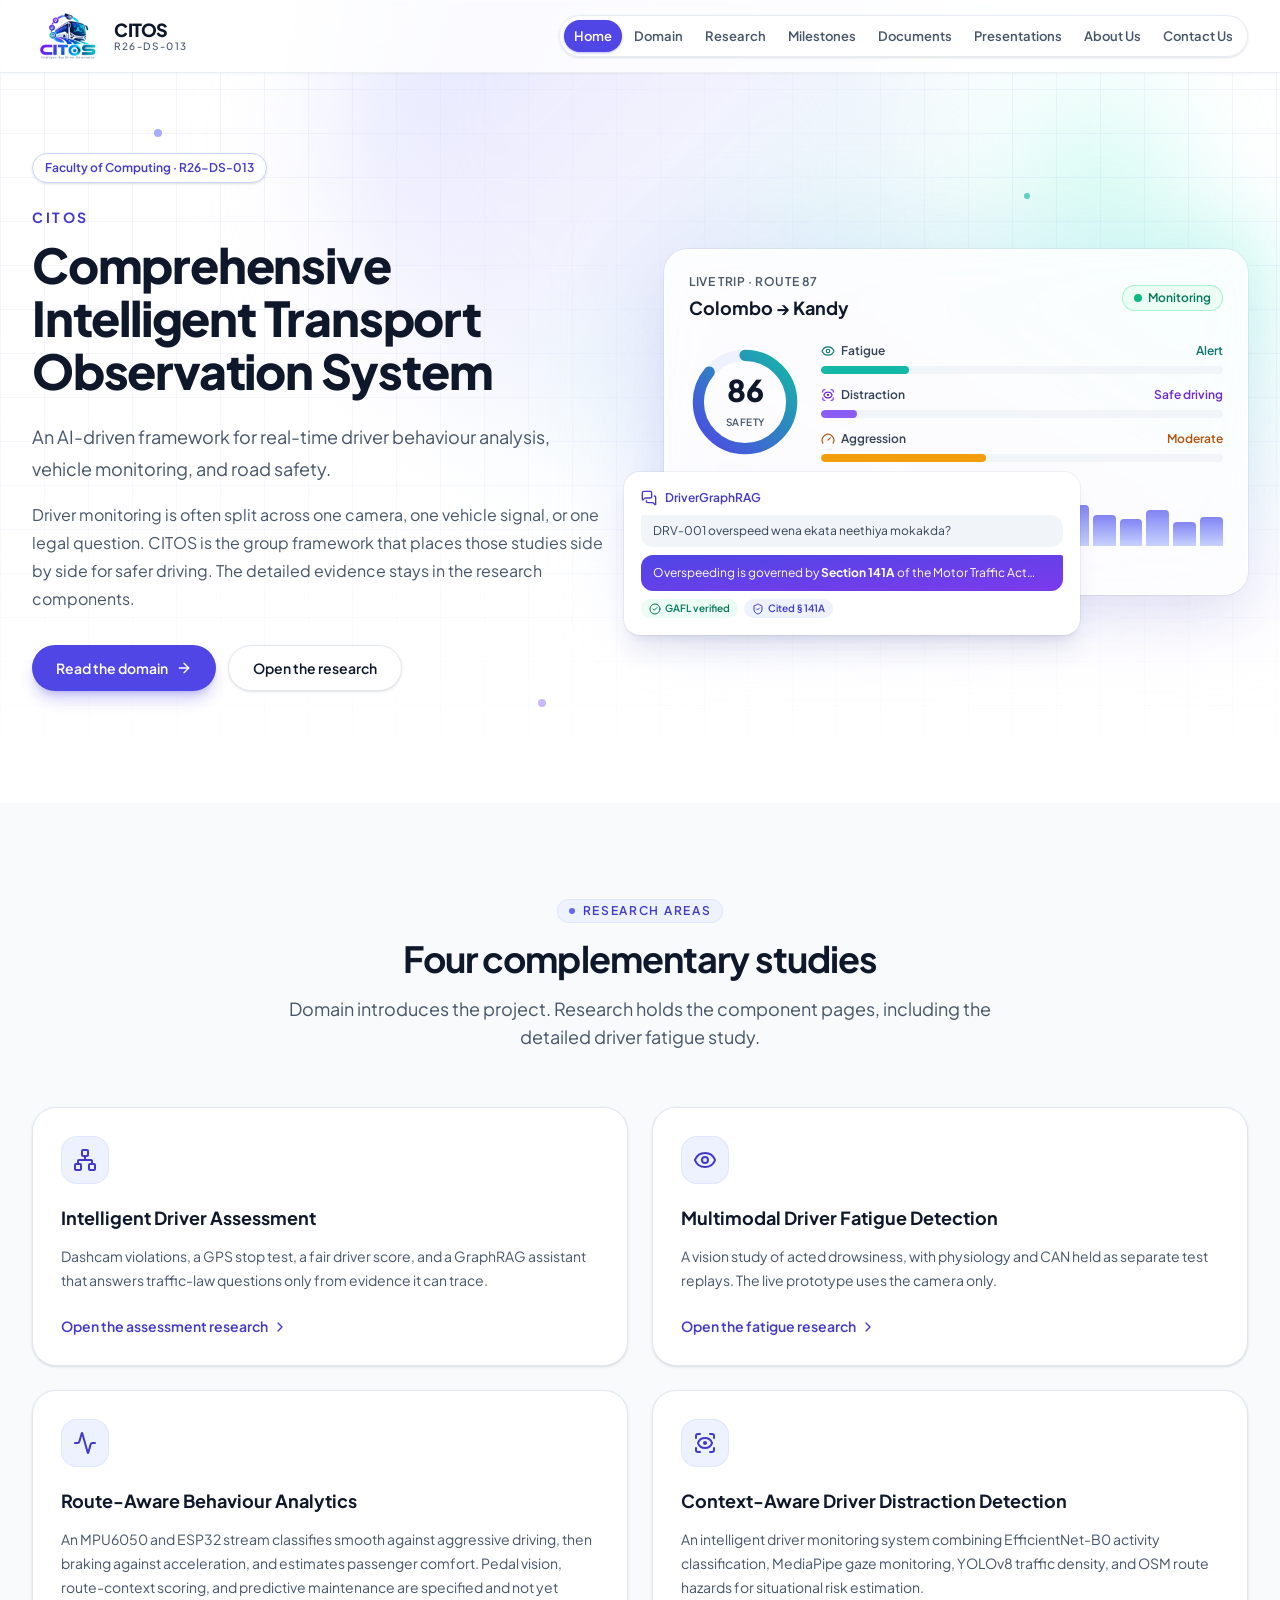
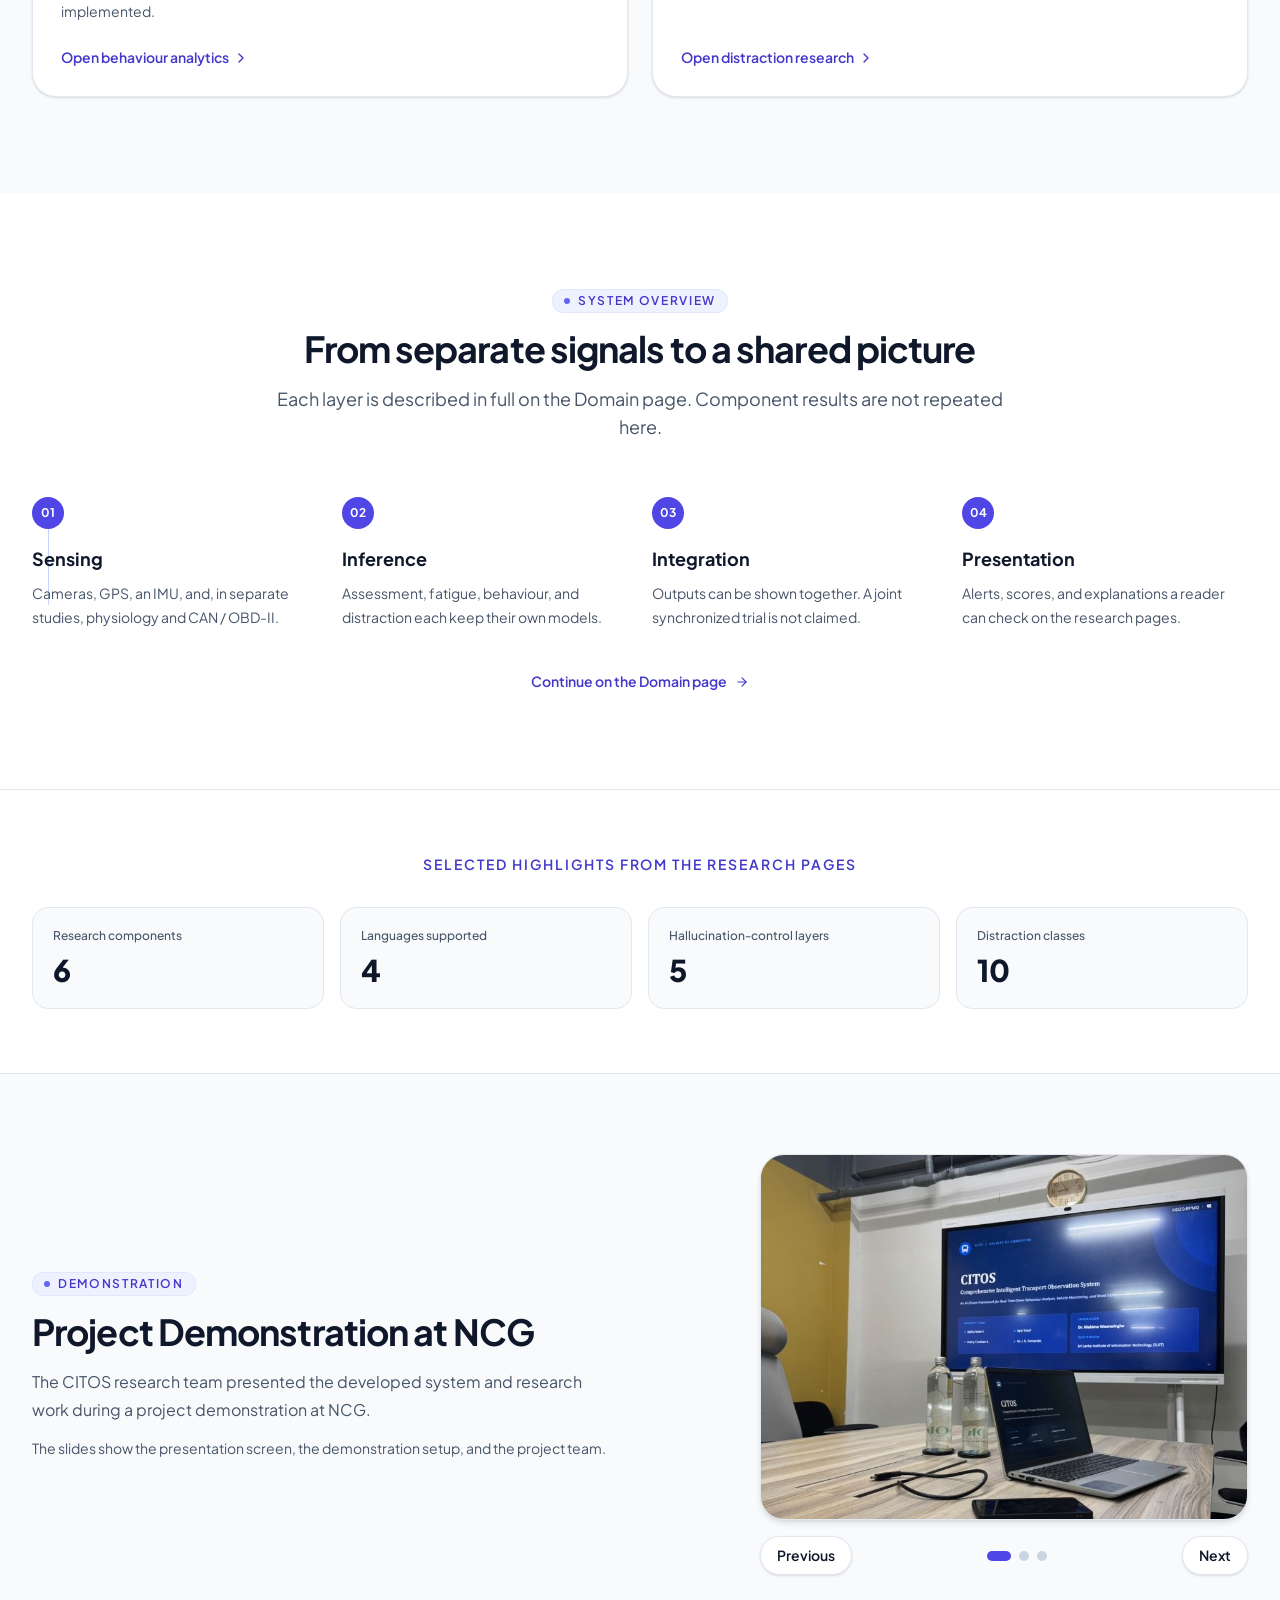
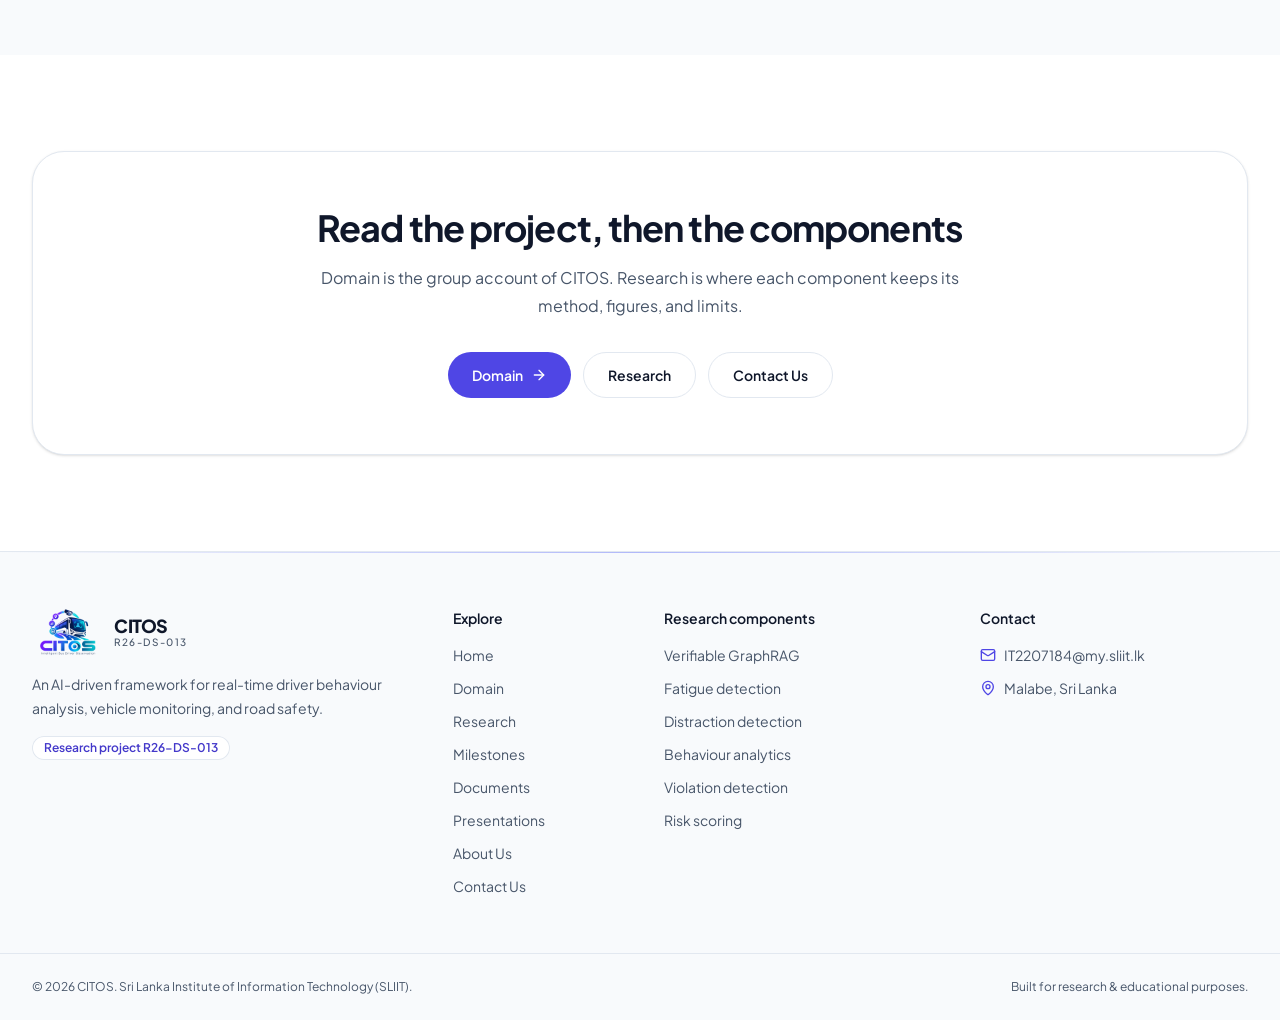
==== index.html @ db0ef795 "first commit" ====
<!doctype html>
<html lang="en">
<head>
  <meta charset="utf-8">
  <meta name="viewport" content="width=device-width, initial-scale=1">
  <title>CITOS — Comprehensive Intelligent Transport Observation System</title>
  <meta name="description" content="An AI-driven framework for real-time driver behaviour analysis, vehicle monitoring, and road safety.">
  <meta name="keywords" content="driver monitoring, GraphRAG, fatigue detection, driver distraction, traffic violation detection, road safety, Sri Lanka, SLIIT research">
  <meta property="og:title" content="CITOS">
  <meta property="og:description" content="An AI-driven framework for real-time driver behaviour analysis, vehicle monitoring, and road safety.">
  <meta property="og:type" content="website">
  <link rel="icon" href="assets/images/logo.svg" type="image/svg+xml">
  <link rel="apple-touch-icon" href="assets/images/logo.png">
  <link rel="preconnect" href="https://fonts.googleapis.com">
  <link rel="preconnect" href="https://fonts.gstatic.com" crossorigin>
  <link rel="stylesheet" href="https://fonts.googleapis.com/css2?family=Geist+Mono:wght@400;500&amp;family=Plus+Jakarta+Sans:wght@400;500;600;700;800&amp;display=swap">
  <link rel="stylesheet" href="css/styles.css">
</head>
<body>
<a href="#main" class="skip-link">Skip to content</a>
<header class="site-header">
  <div class="container site-header__bar">
    <a href="index.html" class="logo" aria-label="CITOS home">
      <img src="assets/images/logo.png" alt="" width="72" height="48">
      <span class="logo__text">
        <span class="logo__name">CITOS</span>
        <span class="logo__tagline">R26-DS-013</span>
      </span>
    </a>
    <nav aria-label="Primary">
      <ul class="nav-pills"><li><a href="index.html" aria-current="page">Home</a></li><li><a href="domain.html">Domain</a></li><li><a href="research.html">Research</a></li><li><a href="milestones.html">Milestones</a></li><li><a href="documents.html">Documents</a></li><li><a href="presentations.html">Presentations</a></li><li><a href="about.html">About Us</a></li><li><a href="contact.html">Contact Us</a></li></ul>
    </nav>
    <button type="button" class="menu-toggle" popovertarget="mobile-nav" aria-controls="mobile-nav" aria-label="Toggle menu">
      <svg class="icon icon-open" xmlns="http://www.w3.org/2000/svg" viewBox="0 0 24 24" fill="none" stroke="currentColor" stroke-width="2" stroke-linecap="round" stroke-linejoin="round" aria-hidden="true"><path d="M4 5h16"/><path d="M4 12h16"/><path d="M4 19h16"/></svg><svg class="icon icon-close" xmlns="http://www.w3.org/2000/svg" viewBox="0 0 24 24" fill="none" stroke="currentColor" stroke-width="2" stroke-linecap="round" stroke-linejoin="round" aria-hidden="true"><path d="M18 6 6 18"/><path d="m6 6 12 12"/></svg>
    </button>
  </div>
  <nav id="mobile-nav" class="mobile-nav" popover aria-label="Mobile">
    <ul class="container"><li><a href="index.html" aria-current="page">Home</a></li><li><a href="domain.html">Domain</a></li><li><a href="research.html">Research</a></li><li><a href="milestones.html">Milestones</a></li><li><a href="documents.html">Documents</a></li><li><a href="presentations.html">Presentations</a></li><li><a href="about.html">About Us</a></li><li><a href="contact.html">Contact Us</a></li></ul>
  </nav>
</header>
<main id="main">
<!-- ───────────── Hero ───────────── -->
<section class="page-hero">
  <div class="decor decor--fill bg-grid mask-fade-b"></div>
  <div class="decor blob home-hero__blob hero-drift"></div>
  <div class="decor blob home-hero__blob2 hero-drift" style="animation-delay: -6s"></div>
  <span class="decor spark" style="--x: 12%; --y: 8rem; --s: 0.5rem; --c: rgb(129 140 248 / 0.7)"></span>
  <span class="decor spark" style="--x: 80%; --y: 12rem; --s: 0.375rem; --c: rgb(20 184 166 / 0.7); animation-delay: 1.2s"></span>
  <span class="decor spark spark--bottom" style="--x: 42%; --s: 0.5rem; --c: rgb(167 139 250 / 0.6); animation-delay: 2s"></span>
  <div class="container grid grid--center home-hero__grid" style="--lg: 2">
    <div class="home-hero__copy">
      <span class="badge fade-up">Faculty of Computing · R26-DS-013</span>
      <p class="home-hero__kicker fade-up" style="animation-delay: 80ms">CITOS</p>
      <h1 class="fade-up" style="animation-delay: 140ms">Comprehensive Intelligent Transport Observation System</h1>
      <p class="fade-up" style="animation-delay: 220ms">An AI-driven framework for real-time driver behaviour analysis, vehicle monitoring, and road safety.</p>
      <p class="home-hero__more">Driver monitoring is often split across one camera, one vehicle signal, or one legal question. CITOS
        is the group framework that places those studies side by side for safer driving. The detailed evidence
        stays in the research components.</p>
      <div class="cluster mt-8 fade-up" style="--gap: 0.75rem; animation-delay: 300ms">
        <a href="domain.html" class="btn btn--lg btn--primary btn--lift btn--nudge">Read the domain <svg class="icon" xmlns="http://www.w3.org/2000/svg" viewBox="0 0 24 24" fill="none" stroke="currentColor" stroke-width="2" stroke-linecap="round" stroke-linejoin="round" aria-hidden="true"><path d="M5 12h14"/><path d="m12 5 7 7-7 7"/></svg></a>
        <a href="research.html" class="btn btn--lg btn--outline btn--lift">Open the research</a>
      </div>
    </div>
    <div class="home-hero__visual">
      <div class="hero-visual" aria-hidden="true">
  <div class="decor hero-visual__glow"></div>
  <div class="dash-card">
    <div class="dash-card__head">
      <div>
        <p class="kicker">Live trip · Route 87</p>
        <p class="title-lg mt-1">Colombo → Kandy</p>
      </div>
      <span class="live-pill">Monitoring</span>
    </div>
    <div class="dash-card__body">
      <div class="score-ring">
        <svg viewBox="0 0 120 120">
          <defs>
            <linearGradient id="score" x1="0" y1="0" x2="1" y2="1">
              <stop offset="0%" stop-color="#4f46e5"/>
              <stop offset="100%" stop-color="#14b8a6"/>
            </linearGradient>
          </defs>
          <circle cx="60" cy="60" r="50" fill="none" stroke="#eef2ff" stroke-width="12"/>
          <circle cx="60" cy="60" r="50" fill="none" stroke="url(#score)" stroke-width="12" stroke-linecap="round" stroke-dasharray="270.04 314"/>
        </svg>
        <div><strong>86</strong><span>Safety</span></div>
      </div>
      <ul class="meters"><li class="meter meter--accent">
          <div class="meter__label"><span><svg class="icon" xmlns="http://www.w3.org/2000/svg" viewBox="0 0 24 24" fill="none" stroke="currentColor" stroke-width="2" stroke-linecap="round" stroke-linejoin="round" aria-hidden="true"><path d="M2.062 12.348a1 1 0 0 1 0-.696 10.75 10.75 0 0 1 19.876 0 1 1 0 0 1 0 .696 10.75 10.75 0 0 1-19.876 0"/><circle cx="12" cy="12" r="3"/></svg>Fatigue</span><span>Alert</span></div>
          <div class="meter__track"><span style="--value: 22%"></span></div>
        </li><li class="meter meter--violet">
          <div class="meter__label"><span><svg class="icon" xmlns="http://www.w3.org/2000/svg" viewBox="0 0 24 24" fill="none" stroke="currentColor" stroke-width="2" stroke-linecap="round" stroke-linejoin="round" aria-hidden="true"><path d="M3 7V5a2 2 0 0 1 2-2h2"/><path d="M17 3h2a2 2 0 0 1 2 2v2"/><path d="M21 17v2a2 2 0 0 1-2 2h-2"/><path d="M7 21H5a2 2 0 0 1-2-2v-2"/><circle cx="12" cy="12" r="1"/><path d="M18.944 12.33a1 1 0 0 0 0-.66 7.5 7.5 0 0 0-13.888 0 1 1 0 0 0 0 .66 7.5 7.5 0 0 0 13.888 0"/></svg>Distraction</span><span>Safe driving</span></div>
          <div class="meter__track"><span style="--value: 9%"></span></div>
        </li><li class="meter meter--amber">
          <div class="meter__label"><span><svg class="icon" xmlns="http://www.w3.org/2000/svg" viewBox="0 0 24 24" fill="none" stroke="currentColor" stroke-width="2" stroke-linecap="round" stroke-linejoin="round" aria-hidden="true"><path d="m12 14 4-4"/><path d="M3.34 19a10 10 0 1 1 17.32 0"/></svg>Aggression</span><span>Moderate</span></div>
          <div class="meter__track"><span style="--value: 41%"></span></div>
        </li></ul>
    </div>
    <div class="bars"><span style="--h: 30%"></span><span style="--h: 42%"></span><span style="--h: 38%"></span><span style="--h: 55%"></span><span style="--h: 48%"></span><span style="--h: 62%"></span><span style="--h: 44%"></span><span style="--h: 70%"></span><span style="--h: 52%"></span><span style="--h: 46%"></span><span style="--h: 58%"></span><span style="--h: 40%"></span><span style="--h: 36%"></span><span style="--h: 50%"></span><span style="--h: 64%"></span><span style="--h: 48%"></span><span style="--h: 42%"></span><span style="--h: 56%"></span><span style="--h: 38%"></span><span style="--h: 46%"></span></div>
    <p class="bars-caption">IMU jerk · last 60 s</p>
  </div>
  <div class="chat-card">
    <div class="chat-card__title"><svg class="icon" xmlns="http://www.w3.org/2000/svg" viewBox="0 0 24 24" fill="none" stroke="currentColor" stroke-width="2" stroke-linecap="round" stroke-linejoin="round" aria-hidden="true"><path d="M16 10a2 2 0 0 1-2 2H6.828a2 2 0 0 0-1.414.586l-2.202 2.202A.71.71 0 0 1 2 14.286V4a2 2 0 0 1 2-2h10a2 2 0 0 1 2 2z"/><path d="M20 9a2 2 0 0 1 2 2v10.286a.71.71 0 0 1-1.212.502l-2.202-2.202A2 2 0 0 0 17.172 19H10a2 2 0 0 1-2-2v-1"/></svg>DriverGraphRAG</div>
    <p class="bubble bubble--user">DRV-001 overspeed wena ekata neethiya mokakda?</p>
    <p class="bubble bubble--bot">Overspeeding is governed by <b>Section 141A</b> of the Motor Traffic Act…</p>
    <div class="chat-tags">
      <span class="chat-tags__ok"><svg class="icon" xmlns="http://www.w3.org/2000/svg" viewBox="0 0 24 24" fill="none" stroke="currentColor" stroke-width="2" stroke-linecap="round" stroke-linejoin="round" aria-hidden="true"><circle cx="12" cy="12" r="10"/><path d="m16 9-5.5 5.5L8 12"/></svg> GAFL verified</span>
      <span class="chat-tags__cite"><svg class="icon" xmlns="http://www.w3.org/2000/svg" viewBox="0 0 24 24" fill="none" stroke="currentColor" stroke-width="2" stroke-linecap="round" stroke-linejoin="round" aria-hidden="true"><path d="M20 13c0 5-3.5 7.5-7.66 8.95a1 1 0 0 1-.67-.01C7.5 20.5 4 18 4 13V6a1 1 0 0 1 1-1c2 0 4.5-1.2 6.24-2.72a1.17 1.17 0 0 1 1.52 0C14.51 3.81 17 5 19 5a1 1 0 0 1 1 1z"/><path d="m9 12 2 2 4-4"/></svg> Cited § 141A</span>
    </div>
  </div>
</div>
    </div>
  </div>
</section>

<!-- ───────────── Research areas ───────────── -->
<section class="section section--surface">
  <div class="container">
    <div class="reveal">
      <div class="section-heading section-heading--center"><span class="eyebrow">Research areas</span><h2>Four complementary studies</h2><p>Domain introduces the project. Research holds the component pages, including the detailed driver fatigue study.</p></div>
    </div>
    <div class="grid mt-14" style="--md: 2">
      <a href="driver-assessment.html" class="card area-card reveal" style="--delay: 0ms">
        <span class="soft-icon soft-icon--flip"><svg class="icon" xmlns="http://www.w3.org/2000/svg" viewBox="0 0 24 24" fill="none" stroke="currentColor" stroke-width="2" stroke-linecap="round" stroke-linejoin="round" aria-hidden="true"><rect x="16" y="16" width="6" height="6" rx="1"/><rect x="2" y="16" width="6" height="6" rx="1"/><rect x="9" y="2" width="6" height="6" rx="1"/><path d="M5 16v-3a1 1 0 0 1 1-1h12a1 1 0 0 1 1 1v3"/><path d="M12 12V8"/></svg></span>
        <h3 class="title-lg mt-5">Intelligent Driver Assessment</h3>
        <p class="card__text mt-3">Dashcam violations, a GPS stop test, a fair driver score, and a GraphRAG assistant that answers traffic-law questions only from evidence it can trace.</p>
        <span class="more">Open the assessment research <svg class="icon" xmlns="http://www.w3.org/2000/svg" viewBox="0 0 24 24" fill="none" stroke="currentColor" stroke-width="2" stroke-linecap="round" stroke-linejoin="round" aria-hidden="true"><path d="m9 18 6-6-6-6"/></svg></span>
      </a><a href="driver-fatigue.html" class="card area-card reveal" style="--delay: 80ms">
        <span class="soft-icon soft-icon--flip"><svg class="icon" xmlns="http://www.w3.org/2000/svg" viewBox="0 0 24 24" fill="none" stroke="currentColor" stroke-width="2" stroke-linecap="round" stroke-linejoin="round" aria-hidden="true"><path d="M2.062 12.348a1 1 0 0 1 0-.696 10.75 10.75 0 0 1 19.876 0 1 1 0 0 1 0 .696 10.75 10.75 0 0 1-19.876 0"/><circle cx="12" cy="12" r="3"/></svg></span>
        <h3 class="title-lg mt-5">Multimodal Driver Fatigue Detection</h3>
        <p class="card__text mt-3">A vision study of acted drowsiness, with physiology and CAN held as separate test replays. The live prototype uses the camera only.</p>
        <span class="more">Open the fatigue research <svg class="icon" xmlns="http://www.w3.org/2000/svg" viewBox="0 0 24 24" fill="none" stroke="currentColor" stroke-width="2" stroke-linecap="round" stroke-linejoin="round" aria-hidden="true"><path d="m9 18 6-6-6-6"/></svg></span>
      </a><a href="research.html#behaviour" class="card area-card reveal" style="--delay: 160ms">
        <span class="soft-icon soft-icon--flip"><svg class="icon" xmlns="http://www.w3.org/2000/svg" viewBox="0 0 24 24" fill="none" stroke="currentColor" stroke-width="2" stroke-linecap="round" stroke-linejoin="round" aria-hidden="true"><path d="M22 12h-2.48a2 2 0 0 0-1.93 1.46l-2.35 8.36a.25.25 0 0 1-.48 0L9.24 2.18a.25.25 0 0 0-.48 0l-2.35 8.36A2 2 0 0 1 4.49 12H2"/></svg></span>
        <h3 class="title-lg mt-5">Route-Aware Behaviour Analytics</h3>
        <p class="card__text mt-3">An MPU6050 and ESP32 stream classifies smooth against aggressive driving, then braking against acceleration, and estimates passenger comfort. Pedal vision, route-context scoring, and predictive maintenance are specified and not yet implemented.</p>
        <span class="more">Open behaviour analytics <svg class="icon" xmlns="http://www.w3.org/2000/svg" viewBox="0 0 24 24" fill="none" stroke="currentColor" stroke-width="2" stroke-linecap="round" stroke-linejoin="round" aria-hidden="true"><path d="m9 18 6-6-6-6"/></svg></span>
      </a><a href="driver-distraction.html" class="card area-card reveal" style="--delay: 240ms">
        <span class="soft-icon soft-icon--flip"><svg class="icon" xmlns="http://www.w3.org/2000/svg" viewBox="0 0 24 24" fill="none" stroke="currentColor" stroke-width="2" stroke-linecap="round" stroke-linejoin="round" aria-hidden="true"><path d="M3 7V5a2 2 0 0 1 2-2h2"/><path d="M17 3h2a2 2 0 0 1 2 2v2"/><path d="M21 17v2a2 2 0 0 1-2 2h-2"/><path d="M7 21H5a2 2 0 0 1-2-2v-2"/><circle cx="12" cy="12" r="1"/><path d="M18.944 12.33a1 1 0 0 0 0-.66 7.5 7.5 0 0 0-13.888 0 1 1 0 0 0 0 .66 7.5 7.5 0 0 0 13.888 0"/></svg></span>
        <h3 class="title-lg mt-5">Context-Aware Driver Distraction Detection</h3>
        <p class="card__text mt-3">An intelligent driver monitoring system combining EfficientNet-B0 activity classification, MediaPipe gaze monitoring, YOLOv8 traffic density, and OSM route hazards for situational risk estimation.</p>
        <span class="more">Open distraction research <svg class="icon" xmlns="http://www.w3.org/2000/svg" viewBox="0 0 24 24" fill="none" stroke="currentColor" stroke-width="2" stroke-linecap="round" stroke-linejoin="round" aria-hidden="true"><path d="m9 18 6-6-6-6"/></svg></span>
      </a>
    </div>
  </div>
</section>

<!-- ───────────── System overview ───────────── -->
<section class="section">
  <div class="container">
    <div class="reveal">
      <div class="section-heading section-heading--center"><span class="eyebrow">System overview</span><h2>From separate signals to a shared picture</h2><p>Each layer is described in full on the Domain page. Component results are not repeated here.</p></div>
    </div>
    <ol class="overview mt-14">
      <li class="reveal" style="--delay: 0ms">
          <span class="overview__num">01</span>
          <h3 class="title-lg">Sensing</h3>
          <p class="card__text">Cameras, GPS, an IMU, and, in separate studies, physiology and CAN / OBD-II.</p>
        </li><li class="reveal" style="--delay: 70ms">
          <span class="overview__num">02</span>
          <h3 class="title-lg">Inference</h3>
          <p class="card__text">Assessment, fatigue, behaviour, and distraction each keep their own models.</p>
        </li><li class="reveal" style="--delay: 140ms">
          <span class="overview__num">03</span>
          <h3 class="title-lg">Integration</h3>
          <p class="card__text">Outputs can be shown together. A joint synchronized trial is not claimed.</p>
        </li><li class="reveal" style="--delay: 210ms">
          <span class="overview__num">04</span>
          <h3 class="title-lg">Presentation</h3>
          <p class="card__text">Alerts, scores, and explanations a reader can check on the research pages.</p>
        </li>
    </ol>
    <div class="center mt-10">
      <a href="domain.html" class="link-arrow">Continue on the Domain page <svg class="icon" xmlns="http://www.w3.org/2000/svg" viewBox="0 0 24 24" fill="none" stroke="currentColor" stroke-width="2" stroke-linecap="round" stroke-linejoin="round" aria-hidden="true"><path d="M5 12h14"/><path d="m12 5 7 7-7 7"/></svg></a>
    </div>
  </div>
</section>

<!-- ───────────── Highlights ───────────── -->
<section class="highlights">
  <div class="container">
    <h2 class="highlights__title">Selected highlights from the research pages</h2>
    <dl class="grid mt-8" style="--cols: 2; --lg: 4; --gap: 1rem"><div class="reveal" style="--delay: 0ms"><dt>Research components</dt><dd>6</dd></div><div class="reveal" style="--delay: 70ms"><dt>Languages supported</dt><dd>4</dd></div><div class="reveal" style="--delay: 140ms"><dt>Hallucination-control layers</dt><dd>5</dd></div><div class="reveal" style="--delay: 210ms"><dt>Distraction classes</dt><dd>10</dd></div></dl>
  </div>
</section>

<section class="ncg section--surface" aria-labelledby="ncg-heading">
  <div class="container grid grid--center" style="--lg: 12; --gap: 2rem">
    <div style="--span-lg: 7">
      <span class="eyebrow">Demonstration</span>
      <h2 id="ncg-heading" class="ncg__title">Project Demonstration at NCG</h2>
      <p class="lead" style="max-inline-size: 36rem">The CITOS research team presented the developed system and research work during a project demonstration
        at NCG.</p>
      <p class="card__text mt-3" style="max-inline-size: 36rem">The slides show the presentation screen, the demonstration setup, and the project team.</p>
    </div>
    <div class="switch carousel carousel--fade ncg__carousel" style="--span-lg: 5">
      <input type="radio" class="carousel__radio" name="ncg" id="ncg-0" data-at="0" checked aria-label="Slide 1 of 3"><input type="radio" class="carousel__radio" name="ncg" id="ncg-1" data-at="1" aria-label="Slide 2 of 3"><input type="radio" class="carousel__radio" name="ncg" id="ncg-2" data-at="2" aria-label="Slide 3 of 3">
      <div class="carousel__frame"><img src="assets/photos/ncg-screen.jpg" alt="CITOS project presentation displayed on a screen during the NCG demonstration" style="object-position: center 38%" data-at="0"><img src="assets/photos/ncg-setup.jpg" alt="CITOS system demonstration setup at NCG" style="object-position: center 42%" data-at="1" loading="lazy"><img src="assets/photos/ncg-team.jpg" alt="CITOS research team at the NCG demonstration" style="object-position: center" data-at="2" loading="lazy"></div>
      <div class="carousel__controls">
        <div class="carousel__prev"><label for="ncg-2" class="carousel__step" data-at="0">Previous</label><label for="ncg-0" class="carousel__step" data-at="1">Previous</label><label for="ncg-1" class="carousel__step" data-at="2">Previous</label></div>
        <div class="carousel__dots"><label for="ncg-0" class="carousel__dot" data-at="0" aria-label="NCG demonstration photograph 1 of 3"></label><label for="ncg-1" class="carousel__dot" data-at="1" aria-label="NCG demonstration photograph 2 of 3"></label><label for="ncg-2" class="carousel__dot" data-at="2" aria-label="NCG demonstration photograph 3 of 3"></label></div>
        <div class="carousel__next"><label for="ncg-1" class="carousel__step" data-at="0">Next</label><label for="ncg-2" class="carousel__step" data-at="1">Next</label><label for="ncg-0" class="carousel__step" data-at="2">Next</label></div>
      </div>
    </div>
  </div>
</section>

<!-- ───────────── Closing call to action ───────────── -->
<section class="section">
  <div class="container">
    <div class="closing">
      <h2>Read the project, then the components</h2>
      <p>Domain is the group account of CITOS. Research is where each component keeps its method, figures, and
        limits.</p>
      <div class="cluster cluster--center mt-8" style="--gap: 0.75rem">
        <a href="domain.html" class="btn btn--lg btn--primary btn--flat">Domain <svg class="icon" xmlns="http://www.w3.org/2000/svg" viewBox="0 0 24 24" fill="none" stroke="currentColor" stroke-width="2" stroke-linecap="round" stroke-linejoin="round" aria-hidden="true"><path d="M5 12h14"/><path d="m12 5 7 7-7 7"/></svg></a>
        <a href="research.html" class="btn btn--lg btn--line">Research</a>
        <a href="contact.html" class="btn btn--lg btn--line">Contact Us</a>
      </div>
    </div>
  </div>
</section>
</main>
<footer class="site-footer">
  <div class="container grid site-footer__grid" style="--md: 12">
    <div class="site-footer__about" style="--span-md: 4">
      <a href="index.html" class="logo" aria-label="CITOS home">
      <img src="assets/images/logo.png" alt="" width="72" height="48">
      <span class="logo__text">
        <span class="logo__name">CITOS</span>
        <span class="logo__tagline">R26-DS-013</span>
      </span>
    </a>
      <p>An AI-driven framework for real-time driver behaviour analysis, vehicle monitoring, and road safety.</p>
      <p class="project-tag">Research project R26-DS-013</p>
    </div>
    <div style="--span-md: 2">
      <h3>Explore</h3>
      <ul class="footer-links"><li><a href="index.html">Home</a></li><li><a href="domain.html">Domain</a></li><li><a href="research.html">Research</a></li><li><a href="milestones.html">Milestones</a></li><li><a href="documents.html">Documents</a></li><li><a href="presentations.html">Presentations</a></li><li><a href="about.html">About Us</a></li><li><a href="contact.html">Contact Us</a></li></ul>
    </div>
    <div style="--span-md: 3">
      <h3>Research components</h3>
      <ul class="footer-links"><li><a href="research.html#graphrag">Verifiable GraphRAG</a></li><li><a href="research.html#fatigue">Fatigue detection</a></li><li><a href="research.html#distraction">Distraction detection</a></li><li><a href="research.html#behaviour">Behaviour analytics</a></li><li><a href="research.html#traffic">Violation detection</a></li><li><a href="research.html#scoring">Risk scoring</a></li></ul>
    </div>
    <div style="--span-md: 3">
      <h3>Contact</h3>
      <ul class="footer-links">
        <li><svg class="icon" xmlns="http://www.w3.org/2000/svg" viewBox="0 0 24 24" fill="none" stroke="currentColor" stroke-width="2" stroke-linecap="round" stroke-linejoin="round" aria-hidden="true"><path d="m22 7-8.991 5.727a2 2 0 0 1-2.009 0L2 7"/><rect x="2" y="4" width="20" height="16" rx="2"/></svg><a href="mailto:IT2207184@my.sliit.lk">IT2207184@my.sliit.lk</a></li>
        <li><svg class="icon" xmlns="http://www.w3.org/2000/svg" viewBox="0 0 24 24" fill="none" stroke="currentColor" stroke-width="2" stroke-linecap="round" stroke-linejoin="round" aria-hidden="true"><path d="M20 10c0 4.993-5.539 10.193-7.399 11.799a1 1 0 0 1-1.202 0C9.539 20.193 4 14.993 4 10a8 8 0 0 1 16 0"/><circle cx="12" cy="10" r="3"/></svg><span>Malabe, Sri Lanka</span></li>
      </ul>
    </div>
  </div>
  <div class="site-footer__bottom">
    <div class="container">
      <p>© 2026 CITOS. Sri Lanka Institute of Information Technology (SLIIT).</p>
      <p>Built for research &amp; educational purposes.</p>
    </div>
  </div>
</footer>
</body>
</html>
---- css/styles.css ----
/*
 * CITOS — static site stylesheet.
 *
 * Plain modern CSS, no framework and no JavaScript:
 *   - cascade layers (@layer) keep reset, base, layout, components and utilities in order
 *   - design tokens live in custom properties on :root
 *   - native CSS nesting, :has(), :user-invalid, range media queries
 *   - the mobile menu is an HTML popover, the sticky header reacts to scrolling
 *     with a scroll-driven animation (animation-timeline: scroll())
 */

@layer reset, tokens, base, layout, components, utilities;

/*
 * Layout knobs set inline (style="--lg: 3"). Registered as non-inheriting so a
 * nested grid never picks up its parent's column count or span.
 */
@property --cols { syntax: "*"; inherits: false; }
@property --sm { syntax: "*"; inherits: false; }
@property --md { syntax: "*"; inherits: false; }
@property --lg { syntax: "*"; inherits: false; }
@property --span-md { syntax: "*"; inherits: false; }
@property --span-lg { syntax: "*"; inherits: false; }
@property --gap { syntax: "*"; inherits: false; }
@property --pad { syntax: "*"; inherits: false; }

/* ───────────────────────────── Reset ───────────────────────────── */
@layer reset {
  *,
  *::before,
  *::after {
    box-sizing: border-box;
    margin: 0;
    padding: 0;
    border: 0 solid;
  }

  html {
    -webkit-text-size-adjust: 100%;
    text-size-adjust: 100%;
    tab-size: 4;
  }

  img,
  svg,
  video {
    display: block;
    max-inline-size: 100%;
  }

  img {
    block-size: auto;
  }

  input,
  textarea,
  button,
  select {
    font: inherit;
    color: inherit;
    background: transparent;
  }

  button {
    cursor: pointer;
  }

  a {
    color: inherit;
    text-decoration: inherit;
  }

  ol,
  ul {
    list-style: none;
  }

  table {
    border-collapse: collapse;
  }

  h1,
  h2,
  h3,
  h4,
  h5,
  h6 {
    font-size: inherit;
    font-weight: inherit;
  }

  h1,
  h2,
  h3,
  h4,
  h5,
  h6,
  p {
    overflow-wrap: break-word;
  }

  b,
  strong {
    font-weight: 700;
  }
}

/* ───────────────────────────── Design tokens ───────────────────────────── */
@layer tokens {
  :root {
    color-scheme: light;

    --font-sans: "Plus Jakarta Sans", ui-sans-serif, system-ui, sans-serif;
    --font-mono: "Geist Mono", ui-monospace, SFMono-Regular, Menlo, monospace;

    /* Indigo primary */
    --brand-50: #eef2ff;
    --brand-100: #e0e7ff;
    --brand-200: #c7d2fe;
    --brand-300: #a5b4fc;
    --brand-400: #818cf8;
    --brand-500: #6366f1;
    --brand-600: #4f46e5;
    --brand-700: #4338ca;
    --brand-800: #3730a3;
    --brand-900: #312e81;

    /* Teal accent */
    --accent-50: #f0fdfa;
    --accent-100: #ccfbf1;
    --accent-200: #99f6e4;
    --accent-300: #5eead4;
    --accent-400: #2dd4bf;
    --accent-500: #14b8a6;
    --accent-600: #0d9488;
    --accent-700: #0f766e;

    --violet-50: #f5f3ff;
    --violet-100: #ede9fe;
    --violet-200: #ddd6fe;
    --violet-300: #c4b5fd;
    --violet-400: #a78bfa;
    --violet-500: #8b5cf6;
    --violet-600: #7c3aed;
    --violet-700: #6d28d9;

    --sky-50: #f0f9ff;
    --sky-100: #e0f2fe;
    --sky-200: #bae6fd;
    --sky-300: #7dd3fc;
    --sky-400: #38bdf8;
    --sky-700: #0369a1;

    --amber-50: #fffbeb;
    --amber-100: #fef3c7;
    --amber-200: #fde68a;
    --amber-300: #fcd34d;
    --amber-400: #fbbf24;
    --amber-500: #f59e0b;
    --amber-600: #d97706;
    --amber-700: #b45309;
    --amber-800: #92400e;
    --amber-900: #78350f;

    --rose-50: #fff1f2;
    --rose-100: #ffe4e6;
    --rose-200: #fecdd3;
    --rose-300: #fda4af;
    --rose-400: #fb7185;
    --rose-500: #f43f5e;
    --rose-600: #e11d48;
    --rose-700: #be123c;
    --rose-800: #9f1239;

    --emerald-50: #ecfdf5;
    --emerald-100: #d1fae5;
    --emerald-200: #a7f3d0;
    --emerald-500: #10b981;
    --emerald-600: #059669;
    --emerald-700: #047857;

    --slate-50: #f8fafc;
    --slate-100: #f1f5f9;
    --slate-200: #e2e8f0;
    --slate-300: #cbd5e1;
    --slate-400: #94a3b8;
    --slate-600: #475569;
    --slate-700: #334155;
    --slate-900: #0f172a;

    --ink: #0f172a;
    --muted: #475569;
    --surface: #f8fafc;
    --white: #ffffff;

    --gradient-text: linear-gradient(110deg, #4f46e5 0%, #7c3aed 45%, #0d9488 100%);
    --gradient-brand: linear-gradient(to bottom right, var(--brand-600), var(--violet-600));

    --radius-sm: 0.25rem;
    --radius-lg: 0.5rem;
    --radius-xl: 0.75rem;
    --radius-2xl: 1rem;
    --radius-3xl: 1.5rem;
    --radius-full: 9999px;

    --shadow-sm: 0 1px 3px 0 rgb(0 0 0 / 0.1), 0 1px 2px -1px rgb(0 0 0 / 0.1);
    --shadow-md: 0 4px 6px -1px rgb(0 0 0 / 0.1), 0 2px 4px -2px rgb(0 0 0 / 0.1);
    --shadow-lg: 0 10px 15px -3px rgb(0 0 0 / 0.1), 0 4px 6px -4px rgb(0 0 0 / 0.1);
    --shadow-xl: 0 20px 25px -5px rgb(0 0 0 / 0.1), 0 8px 10px -6px rgb(0 0 0 / 0.1);
    --shadow-brand: 0 10px 15px -3px rgb(79 70 229 / 0.3), 0 4px 6px -4px rgb(79 70 229 / 0.3);

    --ease-out: cubic-bezier(0.22, 1, 0.36, 1);
    --header-h: 4rem;
    --gutter: 1rem;

    @media (width >= 40rem) {
      --header-h: 4.5rem;
      --gutter: 1.5rem;
    }

    @media (width >= 64rem) {
      --gutter: 2rem;
    }
  }
}

/* ───────────────────────────── Base ───────────────────────────── */
@layer base {
  html {
    scroll-behavior: smooth;
    scroll-padding-top: 6rem;
    block-size: 100%;
  }

  body {
    min-block-size: 100%;
    display: flex;
    flex-direction: column;
    font-family: var(--font-sans);
    font-size: 1rem;
    line-height: 1.5;
    color: var(--ink);
    background: var(--white);
    -webkit-font-smoothing: antialiased;
    -moz-osx-font-smoothing: grayscale;
  }

  main {
    display: flex;
    flex: 1;
    flex-direction: column;
  }

  ::selection {
    background: var(--brand-200);
    color: var(--brand-900);
  }

  :focus-visible {
    outline: 2px solid var(--brand-500);
    outline-offset: 2px;
  }

  sup {
    font-size: 75%;
    line-height: 0;
    position: relative;
    vertical-align: baseline;
    inset-block-start: -0.5em;
  }

  .icon {
    flex-shrink: 0;
    inline-size: 1em;
    block-size: 1em;
  }
}

/* ───────────────────────────── Layout ───────────────────────────── */
@layer layout {
  .container {
    inline-size: 100%;
    max-inline-size: var(--max, 80rem);
    margin-inline: auto;
    padding-inline: var(--gutter);
  }

  .container--6xl { --max: 72rem; }
  .container--5xl { --max: 64rem; }
  .container--4xl { --max: 56rem; }

  .section {
    padding-block: 6rem;
  }

  .section--md {
    padding-block: 5rem;
  }

  .section--sm {
    padding-block: 4rem;
  }

  .section--surface {
    background: var(--surface);
  }

  .anchor {
    scroll-margin-top: 6rem;
  }

  /*
   * Responsive grid driven by custom properties, set where the grid is used:
   *   style="--sm: 2; --lg: 3; --gap: 1.5rem"
   * Children may set --span-md / --span-lg.
   */
  .grid {
    display: grid;
    gap: var(--gap, 1.5rem);
    grid-template-columns: repeat(var(--cols, 1), minmax(0, 1fr));

    @media (width >= 40rem) {
      grid-template-columns: repeat(var(--sm, var(--cols, 1)), minmax(0, 1fr));
    }

    @media (width >= 48rem) {
      grid-template-columns: repeat(var(--md, var(--sm, var(--cols, 1))), minmax(0, 1fr));

      > * {
        grid-column: span var(--span-md, 1);
      }
    }

    @media (width >= 64rem) {
      grid-template-columns: repeat(var(--lg, var(--md, var(--sm, var(--cols, 1)))), minmax(0, 1fr));

      > * {
        grid-column: span var(--span-lg, var(--span-md, 1));
      }
    }
  }

  .grid--center {
    align-items: center;
  }

  .grid--start {
    align-items: start;
  }

  .cluster {
    display: flex;
    flex-wrap: wrap;
    gap: var(--gap, 0.5rem);
  }

  .cluster--center {
    justify-content: center;
  }

  .stack > * + * {
    margin-block-start: var(--space, 0.75rem);
  }
}

/* ───────────────────────────── Components ───────────────────────────── */
@layer components {
  /* Skip link ------------------------------------------------------- */
  .skip-link {
    position: absolute;
    inset-inline-start: -9999px;

    &:focus {
      position: fixed;
      inset-inline-start: 1rem;
      inset-block-start: 1rem;
      z-index: 60;
      padding: 0.5rem 1rem;
      border-radius: var(--radius-lg);
      background: var(--white);
      box-shadow: var(--shadow-lg);
    }
  }

  /* Text gradient --------------------------------------------------- */
  .text-gradient {
    background-image: var(--gradient-text);
    -webkit-background-clip: text;
    background-clip: text;
    color: transparent;
  }

  /* Decorative backgrounds ----------------------------------------- */
  .bg-grid {
    background-image:
      linear-gradient(to right, rgb(99 102 241 / 0.07) 1px, transparent 1px),
      linear-gradient(to bottom, rgb(99 102 241 / 0.07) 1px, transparent 1px);
    background-size: 44px 44px;
  }

  .bg-dots {
    background-image: radial-gradient(rgb(99 102 241 / 0.18) 1px, transparent 1px);
    background-size: 22px 22px;
  }

  .mask-fade-b {
    mask-image: linear-gradient(to bottom, black 40%, transparent 100%);
  }

  .decor {
    position: absolute;
    z-index: -1;
    pointer-events: none;
  }

  .decor--fill {
    inset: 0;
  }

  .blob {
    border-radius: var(--radius-full);
    filter: blur(64px);
  }

  /* Header ---------------------------------------------------------- */
  .site-header {
    position: sticky;
    inset-block-start: 0;
    z-index: 50;
    border-block-end: 1px solid rgb(226 232 240 / 0.7);
    background: rgb(255 255 255 / 0.8);
    box-shadow: 0 1px 3px 0 rgb(15 23 42 / 0.03), 0 1px 2px -1px rgb(15 23 42 / 0.03);
    backdrop-filter: blur(24px);
    -webkit-backdrop-filter: blur(24px);

    /* Transparent at the top of the page, frosted once the page scrolls. */
    @supports (animation-timeline: scroll()) {
      animation: header-frost linear both;
      animation-timeline: scroll(root block);
      animation-range: 0 8px;
    }

    /* Always frosted while the mobile menu is open. */
    &:has(.mobile-nav:popover-open) {
      animation: none;
    }
  }

  @keyframes header-frost {
    from {
      border-block-end-color: transparent;
      background: rgb(255 255 255 / 0);
      box-shadow: none;
      backdrop-filter: none;
    }
  }

  .site-header__bar {
    display: flex;
    align-items: center;
    justify-content: space-between;
    block-size: var(--header-h);
  }

  .logo {
    display: flex;
    align-items: center;
    gap: 0.625rem;

    img {
      inline-size: 4.5rem;
      block-size: 3rem;
      object-fit: contain;
      transition: transform 150ms;
    }

    &:hover img {
      transform: scale(1.05);
    }
  }

  .logo__text {
    display: flex;
    flex-direction: column;
    line-height: 1;
  }

  .logo__name {
    font-size: 1.125rem;
    font-weight: 800;
    letter-spacing: -0.025em;
  }

  .logo__tagline {
    display: none;
    margin-block-start: 0.125rem;
    font-size: 10px;
    font-weight: 500;
    text-transform: uppercase;
    letter-spacing: 0.16em;
    color: var(--muted);

    @media (width >= 40rem) {
      display: block;
    }
  }

  .nav-pills {
    display: none;

    @media (width >= 80rem) {
      display: flex;
      align-items: center;
      gap: 0.125rem;
      padding: 0.25rem;
      border: 1px solid rgb(226 232 240 / 0.8);
      border-radius: var(--radius-full);
      background: rgb(255 255 255 / 0.7);
      box-shadow: var(--shadow-sm);
      backdrop-filter: blur(8px);
    }

    a {
      display: block;
      padding: 0.375rem 0.625rem;
      border-radius: var(--radius-full);
      font-size: 13px;
      line-height: 1.25rem;
      font-weight: 600;
      color: var(--slate-600);
      transition: background-color 300ms, color 300ms, box-shadow 300ms;

      &:hover {
        background: var(--brand-50);
        color: var(--brand-700);
      }

      &[aria-current="page"] {
        background: var(--brand-600);
        color: var(--white);
        box-shadow: 0 1px 3px 0 rgb(79 70 229 / 0.3), 0 1px 2px -1px rgb(79 70 229 / 0.3);
      }
    }
  }

  .menu-toggle {
    display: grid;
    place-items: center;
    inline-size: 2.5rem;
    block-size: 2.5rem;
    border: 1px solid var(--slate-200);
    border-radius: var(--radius-xl);
    background: var(--white);
    color: var(--slate-700);
    font-size: 1.25rem;

    @media (width >= 80rem) {
      display: none;
    }

    .icon-close {
      display: none;
    }
  }

  .site-header:has(.mobile-nav:popover-open) .menu-toggle {
    .icon-open {
      display: none;
    }

    .icon-close {
      display: block;
    }
  }

  /* The mobile menu is a native popover anchored under the header bar. */
  .mobile-nav {
    position: fixed;
    inset: var(--header-h) 0 auto;
    inline-size: 100%;
    max-inline-size: none;
    margin: 0;
    border-block-start: 1px solid rgb(226 232 240 / 0.7);
    border-block-end: 1px solid var(--slate-200);
    background: var(--white);
    box-shadow: var(--shadow-sm);
    opacity: 1;
    translate: 0 0;
    transition:
      opacity 200ms,
      translate 200ms var(--ease-out),
      display 200ms allow-discrete,
      overlay 200ms allow-discrete;

    &:not(:popover-open) {
      opacity: 0;
      translate: 0 -0.5rem;
    }

    @starting-style {
      &:popover-open {
        opacity: 0;
        translate: 0 -0.5rem;
      }
    }

    &::backdrop {
      background: transparent;
    }

    ul {
      display: flex;
      flex-direction: column;
      gap: 0.25rem;
      padding-block: 0.75rem;
    }

    a {
      display: block;
      padding: 0.75rem 1rem;
      border-radius: var(--radius-xl);
      font-weight: 600;
      color: var(--slate-700);

      &:hover {
        background: var(--slate-50);
      }

      &[aria-current="page"] {
        background: var(--brand-50);
        color: var(--brand-700);
      }
    }

    @media (width >= 80rem) {
      display: none;
    }
  }

  /* Buttons --------------------------------------------------------- */
  .btn {
    display: inline-flex;
    flex-shrink: 0;
    align-items: center;
    justify-content: center;
    gap: 0.5rem;
    padding: 0.5rem 1rem;
    border-radius: var(--radius-full);
    font-size: 0.875rem;
    line-height: 1.25rem;
    font-weight: 600;
    transition:
      color 150ms,
      background-color 150ms,
      border-color 150ms,
      box-shadow 150ms,
      translate 150ms;

    .icon {
      font-size: 1rem;
    }
  }

  .btn--md {
    padding: 0.625rem 1.25rem;
  }

  .btn--lg {
    padding: 0.75rem 1.5rem;
  }

  .btn--lift:hover {
    translate: 0 -0.125rem;
  }

  .btn--dark {
    background: var(--ink);
    color: var(--white);

    &:hover {
      background: var(--brand-700);
    }
  }

  .btn--primary {
    background: var(--brand-600);
    color: var(--white);
    box-shadow: var(--shadow-brand);

    &:hover {
      background: var(--brand-700);
    }
  }

  .btn--outline {
    border: 1px solid var(--slate-200);
    background: var(--white);
    color: var(--ink);
    box-shadow: var(--shadow-sm);

    &:hover {
      border-color: var(--brand-300);
      color: var(--brand-700);
    }
  }

  .btn--white {
    background: var(--white);
    color: var(--brand-700);
    box-shadow: var(--shadow-lg);
  }

  .btn--ghost-white {
    border: 1px solid rgb(255 255 255 / 0.4);
    color: var(--white);

    &:hover {
      background: rgb(255 255 255 / 0.1);
    }
  }

  .link-arrow {
    display: inline-flex;
    align-items: center;
    gap: 0.5rem;
    font-size: 0.875rem;
    font-weight: 600;
    color: var(--brand-700);

    &:hover {
      color: var(--brand-800);
    }
  }

  /* Badges, chips and tags ------------------------------------------ */
  .badge {
    display: inline-flex;
    align-items: center;
    gap: 0.5rem;
    padding: 0.375rem 0.75rem;
    border: 1px solid var(--brand-200);
    border-radius: var(--radius-full);
    background: rgb(255 255 255 / 0.8);
    box-shadow: var(--shadow-sm);
    backdrop-filter: blur(8px);
    font-size: 0.75rem;
    line-height: 1rem;
    font-weight: 600;
    color: var(--brand-700);

    .icon {
      font-size: 0.875rem;
    }
  }

  .badge--caps {
    text-transform: uppercase;
    letter-spacing: 0.14em;
  }

  .eyebrow {
    display: inline-flex;
    align-items: center;
    gap: 0.5rem;
    padding: 0.25rem 0.75rem;
    border-radius: var(--radius-full);
    background: var(--brand-50);
    box-shadow: inset 0 0 0 1px var(--brand-100);
    font-size: 0.75rem;
    line-height: 1rem;
    font-weight: 600;
    text-transform: uppercase;
    letter-spacing: 0.14em;
    color: var(--brand-700);

    &::before {
      content: "";
      inline-size: 0.375rem;
      block-size: 0.375rem;
      border-radius: var(--radius-full);
      background: var(--brand-500);
    }
  }

  /* Tone palettes: set --tone-* once, every chip/icon below reuses them. */
  .tone-brand  { --tone-50: var(--brand-50);  --tone-100: var(--brand-100);  --tone-200: var(--brand-200);  --tone-hover: var(--brand-300);  --tone-glow: rgb(129 140 248 / 0.25); --tone-700: var(--brand-700);  --tone-chip: var(--brand-700); }
  .tone-accent { --tone-50: var(--accent-50); --tone-100: var(--accent-100); --tone-200: var(--accent-200); --tone-hover: var(--accent-400); --tone-glow: rgb(45 212 191 / 0.25);  --tone-700: var(--accent-700); --tone-chip: var(--accent-700); }
  .tone-violet { --tone-50: var(--violet-50); --tone-100: var(--violet-100); --tone-200: var(--violet-200); --tone-hover: var(--violet-300); --tone-glow: rgb(167 139 250 / 0.25); --tone-700: var(--violet-700); --tone-chip: var(--violet-700); }
  .tone-sky    { --tone-50: var(--sky-50);    --tone-100: var(--sky-100);    --tone-200: var(--sky-200);    --tone-hover: var(--sky-300);    --tone-glow: rgb(56 189 248 / 0.25);  --tone-700: var(--sky-700);    --tone-chip: var(--sky-700); }
  .tone-amber  { --tone-50: var(--amber-50);  --tone-100: var(--amber-100);  --tone-200: var(--amber-200);  --tone-hover: var(--amber-300);  --tone-glow: rgb(251 191 36 / 0.25);  --tone-700: var(--amber-700);  --tone-chip: var(--amber-800); }
  .tone-rose   { --tone-50: var(--rose-50);   --tone-100: var(--rose-100);   --tone-200: var(--rose-200);   --tone-hover: var(--rose-300);   --tone-glow: rgb(251 113 133 / 0.25); --tone-700: var(--rose-700);   --tone-chip: var(--rose-700); }

  .tone-icon {
    display: grid;
    flex-shrink: 0;
    place-items: center;
    inline-size: var(--size, 3rem);
    block-size: var(--size, 3rem);
    border-radius: var(--radius-2xl);
    background: var(--tone-100, var(--brand-100));
    color: var(--tone-700, var(--brand-700));
    font-size: calc(var(--size, 3rem) / 2);
  }

  .tone-icon--round {
    border-radius: var(--radius-full);
  }

  .chip {
    display: inline-block;
    padding: 0.25rem 0.625rem;
    border-radius: var(--radius-full);
    background: var(--tone-50, var(--brand-50));
    box-shadow: inset 0 0 0 1px var(--tone-200, var(--brand-200));
    font-size: 11px;
    line-height: 1rem;
    font-weight: 600;
    color: var(--tone-chip, var(--brand-700));
  }

  .chip--md {
    padding: 0.25rem 0.75rem;
    font-size: 0.75rem;
  }

  .pill {
    padding: 0.25rem 0.625rem;
    border-radius: var(--radius-full);
    font-size: 11px;
    line-height: 1rem;
    font-weight: 600;
    white-space: nowrap;
  }

  .pill--slate {
    background: var(--slate-100);
    color: var(--slate-600);
  }

  .pill--violet {
    background: var(--violet-50);
    color: var(--violet-700);
  }

  .num {
    display: grid;
    flex-shrink: 0;
    place-items: center;
    inline-size: var(--size, 1.75rem);
    block-size: var(--size, 1.75rem);
    border-radius: var(--radius-full);
    background: var(--brand-50);
    box-shadow: inset 0 0 0 1px var(--brand-100);
    font-size: 0.75rem;
    font-weight: 700;
    color: var(--brand-700);
  }

  .num--gradient {
    --size: 2.75rem;
    position: relative;
    z-index: 1;
    border-radius: var(--radius-xl);
    background: var(--gradient-brand);
    box-shadow: 0 4px 6px -1px rgb(79 70 229 / 0.3), 0 2px 4px -2px rgb(79 70 229 / 0.3);
    font-size: 0.875rem;
    color: var(--white);
  }

  /* Headings -------------------------------------------------------- */
  .section-heading {
    display: flex;
    flex-direction: column;
    align-items: flex-start;
    gap: 1rem;
    max-inline-size: 48rem;

    h2 {
      font-size: 1.875rem;
      line-height: 2.25rem;
      font-weight: 700;
      letter-spacing: -0.025em;

      @media (width >= 40rem) {
        font-size: 2.25rem;
        line-height: 2.5rem;
      }
    }

    p {
      font-size: 1rem;
      line-height: 1.75rem;
      color: var(--muted);

      @media (width >= 40rem) {
        font-size: 1.125rem;
      }
    }
  }

  .section-heading--center {
    align-items: center;
    margin-inline: auto;
    text-align: center;
  }

  .title-2xl {
    font-size: 1.5rem;
    line-height: 2rem;
    font-weight: 700;
    letter-spacing: -0.025em;
  }

  .title-xl {
    font-size: 1.25rem;
    line-height: 1.75rem;
    font-weight: 700;
  }

  .title-lg {
    font-size: 1.125rem;
    line-height: 1.75rem;
    font-weight: 700;
  }

  .title-icon {
    display: flex;
    align-items: center;
    gap: 0.5rem;

    .icon {
      color: var(--brand-600);
    }
  }

  /* Page hero ------------------------------------------------------- */
  .page-hero {
    position: relative;
    isolation: isolate;
    overflow: hidden;
    margin-block-start: calc(var(--header-h) * -1);
    padding-block-start: var(--header-h);
  }

  .page-hero__inner {
    max-inline-size: 56rem;
    margin-inline: auto;
    padding: 4rem var(--gutter);
    text-align: center;
    animation: fade-up 0.7s var(--ease-out) both;

    @media (width >= 64rem) {
      padding-block: 5rem;
    }

    h1 {
      margin-block-start: 1.5rem;
      font-size: 2.25rem;
      line-height: 2.5rem;
      font-weight: 800;
      letter-spacing: -0.025em;

      @media (width >= 40rem) {
        font-size: 3rem;
        line-height: 1.1;
      }
    }

    > p {
      max-inline-size: 42rem;
      margin: 1.25rem auto 0;
      font-size: 1.125rem;
      line-height: 2rem;
      color: var(--muted);
    }
  }

  .page-hero__blob-right {
    inset-block-start: -12rem;
    inset-inline-end: 0;
    inline-size: 32rem;
    block-size: 32rem;
    background: linear-gradient(to bottom right, rgb(199 210 254 / 0.7), rgb(237 233 254 / 0.5), transparent);
  }

  .page-hero__blob-left {
    inset-block-start: -6rem;
    inset-inline-start: 0;
    inline-size: 24rem;
    block-size: 24rem;
    background: linear-gradient(to top right, rgb(204 251 241 / 0.8), transparent);
  }

  .nav-chips {
    margin-block-start: 2.5rem;

    a {
      display: inline-flex;
      align-items: center;
      gap: 0.5rem;
      padding: 0.5rem 1rem;
      border: 1px solid var(--slate-200);
      border-radius: var(--radius-full);
      background: var(--white);
      box-shadow: var(--shadow-sm);
      font-size: 0.875rem;
      font-weight: 600;
      color: var(--slate-700);
      transition: translate 150ms, border-color 150ms, color 150ms;

      &:hover {
        translate: 0 -0.125rem;
        border-color: var(--brand-300);
        color: var(--brand-700);
      }

      .tone-icon {
        --size: 1.5rem;
        border-radius: var(--radius-full);
        font-size: 0.875rem;
      }
    }
  }

  .nav-chips--sm {
    margin-block-start: 2rem;

    a {
      padding: 0.375rem 0.875rem;
      font-size: 0.75rem;
    }
  }

  .meta-line {
    display: flex;
    flex-wrap: wrap;
    justify-content: center;
    gap: 0.5rem 1.5rem;
    max-inline-size: 42rem;
    margin: 2rem auto 0;
    font-size: 0.875rem;
    color: var(--muted);

    span {
      display: inline-flex;
      align-items: center;
      gap: 0.375rem;
    }

    .icon {
      color: var(--brand-600);
    }
  }

  /* Home hero ------------------------------------------------------- */
  .home-hero__blob {
    inset-block-start: -10rem;
    inset-inline-start: 50%;
    translate: -50% 0;
    inline-size: 38rem;
    block-size: 38rem;
    background: linear-gradient(to bottom right, rgb(199 210 254 / 0.7), rgb(237 233 254 / 0.6), rgb(204 251 241 / 0.7));
  }

  .home-hero__grid {
    gap: 4rem;
    padding-block: 3.5rem 5rem;

    @media (width >= 64rem) {
      gap: 3rem;
      padding-block: 5rem 7rem;
    }
  }

  .home-hero__copy {
    animation: fade-up 0.7s var(--ease-out) both;

    h1 {
      margin-block-start: 1.5rem;
      font-size: 2.25rem;
      line-height: 1.1;
      font-weight: 800;
      letter-spacing: -0.025em;

      @media (width >= 40rem) {
        font-size: 3rem;
      }
    }

    > p {
      max-inline-size: 36rem;
      margin-block-start: 1.5rem;
      font-size: 1.125rem;
      line-height: 2rem;
      color: var(--muted);
    }
  }

  .home-hero__visual {
    animation: fade-up 0.7s var(--ease-out) 150ms both;
  }

  .stats {
    max-inline-size: 36rem;
    margin-block-start: 3rem;

    > div {
      padding: 1rem;
      border: 1px solid rgb(226 232 240 / 0.8);
      border-radius: var(--radius-2xl);
      background: rgb(255 255 255 / 0.7);
      backdrop-filter: blur(8px);
    }

    dt {
      font-size: 0.75rem;
      line-height: 1rem;
      font-weight: 500;
      color: var(--muted);
    }

    dd {
      margin-block-start: 0.5rem;
      font-size: 1.5rem;
      line-height: 2rem;
      font-weight: 800;
    }
  }

  /* Hero visual (decorative dashboard mock) ------------------------- */
  .hero-visual {
    position: relative;
    inline-size: 100%;
    max-inline-size: 32rem;
    margin-inline: auto;

    @media (width >= 64rem) {
      max-inline-size: none;
    }
  }

  .hero-visual__glow {
    inset: -1.5rem;
    border-radius: 2.5rem;
    background: linear-gradient(to top right, rgb(199 210 254 / 0.6), rgb(221 214 254 / 0.4), rgb(153 246 228 / 0.6));
    filter: blur(40px);
  }

  .dash-card {
    padding: 1.25rem;
    border: 1px solid rgb(255 255 255 / 0.7);
    border-radius: var(--radius-3xl);
    background: rgb(255 255 255 / 0.9);
    box-shadow:
      0 0 0 1px rgb(15 23 42 / 0.05),
      0 25px 50px -12px rgb(49 46 129 / 0.1);
    backdrop-filter: blur(8px);

    @media (width >= 40rem) {
      padding: 1.5rem;
    }
  }

  .dash-card__head {
    display: flex;
    align-items: center;
    justify-content: space-between;
  }

  .kicker {
    font-size: 0.75rem;
    line-height: 1rem;
    font-weight: 600;
    text-transform: uppercase;
    letter-spacing: 0.05em;
    color: var(--muted);
  }

  .live-pill {
    display: inline-flex;
    align-items: center;
    gap: 0.375rem;
    padding: 0.25rem 0.75rem;
    border-radius: var(--radius-full);
    background: var(--emerald-50);
    box-shadow: inset 0 0 0 1px var(--emerald-200);
    font-size: 0.75rem;
    font-weight: 600;
    color: var(--emerald-700);

    &::before {
      content: "";
      inline-size: 0.5rem;
      block-size: 0.5rem;
      border-radius: var(--radius-full);
      background: var(--emerald-500);
      animation: pulse-soft 2.4s ease-in-out infinite;
    }
  }

  .dash-card__body {
    display: grid;
    grid-template-columns: auto 1fr;
    align-items: center;
    gap: 1.25rem;
    margin-block-start: 1.25rem;
  }

  .score-ring {
    position: relative;
    display: grid;
    place-items: center;
    inline-size: 7rem;
    block-size: 7rem;

    svg {
      inline-size: 100%;
      block-size: 100%;
      rotate: -90deg;
    }

    div {
      position: absolute;
      text-align: center;
    }

    strong {
      display: block;
      font-size: 1.875rem;
      line-height: 2.25rem;
      font-weight: 800;
    }

    span {
      font-size: 10px;
      font-weight: 600;
      text-transform: uppercase;
      letter-spacing: 0.05em;
      color: var(--muted);
    }
  }

  .meters {
    display: grid;
    gap: 0.75rem;
  }

  .meter__label {
    display: flex;
    align-items: center;
    justify-content: space-between;
    font-size: 0.75rem;
    font-weight: 600;

    span:first-child {
      display: flex;
      align-items: center;
      gap: 0.375rem;
      color: var(--slate-700);
    }

    .icon {
      font-size: 0.875rem;
      color: var(--meter-text);
    }

    span:last-child {
      color: var(--meter-text);
    }
  }

  .meter__track {
    block-size: 0.5rem;
    margin-block-start: 0.375rem;
    overflow: hidden;
    border-radius: var(--radius-full);
    background: var(--slate-100);

    span {
      display: block;
      inline-size: var(--value);
      block-size: 100%;
      border-radius: var(--radius-full);
      background: var(--meter-bar);
    }
  }

  .meter--accent { --meter-bar: var(--accent-500); --meter-text: var(--accent-700); }
  .meter--violet { --meter-bar: var(--violet-500); --meter-text: var(--violet-700); }
  .meter--amber  { --meter-bar: var(--amber-500);  --meter-text: var(--amber-700); }

  .bars {
    display: flex;
    align-items: flex-end;
    gap: 0.25rem;
    block-size: 4rem;
    margin-block-start: 1.25rem;

    span {
      flex: 1;
      block-size: var(--h);
      border-start-start-radius: var(--radius-sm);
      border-start-end-radius: var(--radius-sm);
      background: linear-gradient(to top, var(--brand-200), rgb(99 102 241 / 0.8));
    }
  }

  .bars-caption {
    margin-block-start: 0.5rem;
    font-size: 11px;
    font-weight: 500;
    color: var(--muted);
  }

  .chat-card {
    position: absolute;
    inset-block-end: -2.5rem;
    inset-inline-start: -1rem;
    inline-size: 78%;
    padding: 1rem;
    border: 1px solid rgb(255 255 255 / 0.7);
    border-radius: var(--radius-2xl);
    background: var(--white);
    box-shadow:
      0 0 0 1px rgb(15 23 42 / 0.05),
      0 20px 25px -5px rgb(49 46 129 / 0.1),
      0 8px 10px -6px rgb(49 46 129 / 0.1);
    animation: float 7s ease-in-out infinite;

    @media (width >= 40rem) {
      inset-inline-start: -2.5rem;
    }
  }

  .chat-card__title {
    display: flex;
    align-items: center;
    gap: 0.5rem;
    font-size: 0.75rem;
    font-weight: 600;
    color: var(--brand-700);

    .icon {
      font-size: 1rem;
    }
  }

  .bubble {
    margin-block-start: 0.5rem;
    padding: 0.5rem 0.75rem;
    border-radius: var(--radius-xl);
    font-size: 0.75rem;
    line-height: 1rem;
  }

  .bubble--user {
    border-start-start-radius: 0.125rem;
    background: var(--slate-100);
    color: var(--slate-700);
  }

  .bubble--bot {
    border-start-end-radius: 0.125rem;
    background: var(--gradient-brand);
    line-height: 1.25rem;
    color: var(--white);
  }

  .chat-tags {
    display: flex;
    flex-wrap: wrap;
    gap: 0.375rem;
    margin-block-start: 0.5rem;

    span {
      display: inline-flex;
      align-items: center;
      gap: 0.25rem;
      padding: 0.125rem 0.5rem;
      border-radius: var(--radius-full);
      font-size: 10px;
      font-weight: 600;
    }

    .icon {
      font-size: 0.75rem;
    }
  }

  .chat-tags__ok {
    background: var(--emerald-50);
    color: var(--emerald-700);
  }

  .chat-tags__cite {
    background: var(--brand-50);
    color: var(--brand-700);
  }

  /* Cards ----------------------------------------------------------- */
  .card {
    position: relative;
    padding: var(--pad, 1.75rem);
    border: 1px solid var(--slate-200);
    border-radius: var(--radius-3xl);
    background: var(--white);
    box-shadow: var(--shadow-sm);
  }

  .card--2xl {
    border-radius: var(--radius-2xl);
  }

  .card--brand-border {
    border-color: var(--brand-200);
  }

  .card__text {
    margin-block-start: 0.5rem;
    font-size: 0.875rem;
    line-height: 1.5rem;
    color: var(--muted);
  }

  .module-card {
    display: flex;
    flex-direction: column;
    overflow: hidden;
    transition: translate 300ms, box-shadow 300ms, border-color 300ms;

    &:hover {
      translate: 0 -0.25rem;
      border-color: var(--tone-hover);
      box-shadow: 0 20px 25px -5px rgb(15 23 42 / 0.05), 0 8px 10px -6px rgb(15 23 42 / 0.05);
    }

    &::before {
      content: "";
      position: absolute;
      inset-block-start: -4rem;
      inset-inline-end: -4rem;
      inline-size: 10rem;
      block-size: 10rem;
      border-radius: var(--radius-full);
      background: linear-gradient(to bottom right, var(--tone-glow), transparent);
      filter: blur(40px);
      opacity: 0;
      transition: opacity 300ms;
      pointer-events: none;
    }

    &:hover::before {
      opacity: 1;
    }

    h3 {
      margin-block-start: 1.25rem;
    }

    .card__text {
      flex: 1;
    }

    .cluster {
      --gap: 0.375rem;
      margin-block-start: 1.25rem;
    }
  }

  .more {
    display: inline-flex;
    align-items: center;
    gap: 0.25rem;
    margin-block-start: 1.5rem;
    font-size: 0.875rem;
    font-weight: 600;
    color: var(--brand-700);

    .icon {
      font-size: 1rem;
      transition: translate 150ms;
    }
  }

  a:hover .more .icon {
    translate: 0.25rem 0;
  }

  .layer-card {
    .layer-card__num {
      position: absolute;
      inset-block-start: 1.5rem;
      inset-inline-end: 1.5rem;
      font-size: 3rem;
      line-height: 1;
      font-weight: 800;
      color: var(--slate-100);
    }

    .soft-icon {
      position: relative;
    }

    h3 {
      position: relative;
      margin-block-start: 1.25rem;
    }

    p {
      position: relative;
    }
  }

  .soft-icon {
    display: grid;
    flex-shrink: 0;
    place-items: center;
    inline-size: var(--size, 3rem);
    block-size: var(--size, 3rem);
    border-radius: var(--radius-2xl);
    background: linear-gradient(to bottom right, var(--brand-50), var(--accent-50));
    box-shadow: inset 0 0 0 1px var(--brand-100);
    color: var(--brand-700);
    font-size: calc(var(--size, 3rem) / 2);
  }

  .gradient-icon {
    display: grid;
    flex-shrink: 0;
    place-items: center;
    inline-size: var(--size, 3rem);
    block-size: var(--size, 3rem);
    border-radius: var(--radius-2xl);
    background: var(--gradient-brand);
    color: var(--white);
    font-size: calc(var(--size, 3rem) / 2);
  }

  /* Pipeline timeline (home) --------------------------------------- */
  .spotlight__aside {
    @media (width >= 64rem) {
      position: sticky;
      inset-block-start: 7rem;
    }

    .btn {
      margin-block-start: 2rem;
    }
  }

  .timeline {
    position: relative;
    display: grid;
    gap: 1rem;

    &::before {
      content: "";
      position: absolute;
      inset-block: 1.5rem;
      inset-inline-start: 1.4rem;
      inline-size: 1px;
      background: linear-gradient(to bottom, var(--brand-300), var(--violet-300), var(--accent-300));
    }

    li {
      position: relative;
      display: flex;
      gap: 1.25rem;
      padding: 1.25rem;
      border: 1px solid var(--slate-200);
      border-radius: var(--radius-2xl);
      background: rgb(255 255 255 / 0.9);
      box-shadow: var(--shadow-sm);
      backdrop-filter: blur(8px);
      transition: border-color 150ms, box-shadow 150ms;

      &:hover {
        border-color: var(--brand-200);
        box-shadow: var(--shadow-md);
      }
    }

    h3 {
      font-weight: 700;
    }
  }

  /* CTA ------------------------------------------------------------- */
  .cta {
    position: relative;
    overflow: hidden;
    padding: 4rem 1.5rem;
    border-radius: 2rem;
    background: linear-gradient(to bottom right, var(--brand-600), var(--violet-600), var(--accent-600));
    box-shadow: 0 25px 50px -12px rgb(79 70 229 / 0.2);
    text-align: center;
    color: var(--white);

    @media (width >= 40rem) {
      padding-inline: 4rem;
    }

    .bg-grid {
      position: absolute;
      inset: 0;
      opacity: 0.2;
      filter: invert(1);
    }
  }

  .cta__inner {
    position: relative;
    max-inline-size: 42rem;
    margin-inline: auto;

    > .icon {
      margin-inline: auto;
      font-size: 2.5rem;
      color: rgb(255 255 255 / 0.8);
    }

    h2 {
      margin-block-start: 1.25rem;
      font-size: 1.875rem;
      line-height: 2.25rem;
      font-weight: 700;
      letter-spacing: -0.025em;

      @media (width >= 40rem) {
        font-size: 2.25rem;
        line-height: 2.5rem;
      }
    }

    p {
      margin-block-start: 1rem;
      line-height: 1.75rem;
      color: rgb(255 255 255 / 0.85);
    }

    .cluster {
      --gap: 0.75rem;
      margin-block-start: 2rem;
    }
  }

  /* Research modules ------------------------------------------------ */
  .component-label {
    display: flex;
    align-items: center;
    gap: 0.75rem;
  }

  .part-label {
    font-size: 0.875rem;
    font-weight: 700;
    text-transform: uppercase;
    letter-spacing: 0.14em;
    color: var(--muted);
  }

  .module__title {
    margin-block-start: 1.5rem;
    font-size: 1.5rem;
    line-height: 2rem;
    font-weight: 700;
    letter-spacing: -0.025em;

    @media (width >= 40rem) {
      font-size: 1.875rem;
      line-height: 2.25rem;
    }
  }

  .lead {
    margin-block-start: 1rem;
    line-height: 1.75rem;
    color: var(--muted);
  }

  .callout {
    padding: 1.25rem;
    border: 1px solid;
    border-radius: var(--radius-2xl);
  }

  .callout--lg {
    padding: 1.5rem;
    border-radius: var(--radius-3xl);
  }

  .callout--xl {
    padding: 1.75rem;
    border-radius: var(--radius-3xl);
  }

  .callout__title {
    display: flex;
    align-items: center;
    gap: 0.5rem;
    font-size: 0.875rem;
    font-weight: 700;
  }

  .callout__title--base {
    font-size: 1rem;
  }

  .callout__text {
    margin-block-start: 0.5rem;
    font-size: 0.875rem;
    line-height: 1.5rem;
  }

  .callout--amber {
    border-color: var(--amber-200);
    background: rgb(255 251 235 / 0.7);
    color: var(--amber-900);

    .callout__text {
      color: rgb(120 53 15 / 0.8);
    }
  }

  .callout--amber-soft {
    background: rgb(255 251 235 / 0.6);
  }

  .callout--accent {
    border-color: var(--accent-200);
    background: var(--accent-50);
    color: var(--accent-700);

    .callout__text {
      color: rgb(15 118 110 / 0.9);
    }
  }

  .callout--gradient {
    border: 0;
    background: var(--gradient-brand);
    box-shadow: 0 10px 15px -3px rgb(79 70 229 / 0.2), 0 4px 6px -4px rgb(79 70 229 / 0.2);
    color: var(--white);

    .callout__text {
      color: rgb(255 255 255 / 0.85);
    }
  }

  .detail-link {
    display: flex;
    align-items: center;
    justify-content: space-between;
    gap: 0.75rem;
    margin-block-start: 1.5rem;
    padding: 1rem;
    border: 1px solid var(--brand-200);
    border-radius: var(--radius-2xl);
    background: var(--white);
    box-shadow: var(--shadow-sm);
    font-size: 0.875rem;
    font-weight: 600;
    color: var(--brand-800);
    transition: translate 150ms, border-color 150ms;

    &:hover {
      translate: 0 -0.125rem;
      border-color: var(--brand-300);
    }

    small {
      display: block;
      margin-block-start: 0.25rem;
      font-size: 0.75rem;
      font-weight: 500;
      color: var(--muted);
    }

    .icon {
      font-size: 1rem;
    }
  }

  .check-list {
    display: grid;
    gap: 0.75rem;

    li {
      display: flex;
      gap: 0.75rem;
      font-size: 0.875rem;
      line-height: 1.5rem;
      color: var(--slate-700);
    }

    .icon {
      margin-block-start: 0.125rem;
      font-size: 1.25rem;
      color: var(--accent-600);
    }
  }

  .check-list--2 {
    @media (width >= 40rem) {
      grid-template-columns: repeat(2, minmax(0, 1fr));
    }
  }

  .card--tint {
    background: linear-gradient(to bottom right, var(--white), rgb(238 242 255 / 0.5));
  }

  .output-tag {
    padding: 0.5rem 0.875rem;
    border: 1px solid var(--brand-100);
    border-radius: var(--radius-xl);
    background: var(--white);
    box-shadow: var(--shadow-sm);
    font-size: 0.875rem;
    font-weight: 500;
    color: var(--brand-800);
  }

  /* Deep dive ------------------------------------------------------- */
  .deep-dive__bg {
    background: linear-gradient(to bottom, rgb(238 242 255 / 0.7), var(--white), var(--white));
  }

  .pipeline-scroll {
    margin-block-start: 3.5rem;
    padding-block-end: 1rem;
    overflow-x: auto;
  }

  .pipeline {
    display: flex;
    align-items: stretch;
    gap: 0.75rem;
    min-inline-size: 900px;

    li {
      display: flex;
      flex: 1;
      align-items: center;
      gap: 0.75rem;

      > .icon {
        font-size: 1rem;
        color: var(--brand-300);
      }
    }
  }

  .pipeline__step {
    display: flex;
    flex: 1;
    flex-direction: column;
    block-size: 100%;
    padding: 1rem;
    border: 1px solid var(--slate-200);
    border-radius: var(--radius-2xl);
    background: var(--white);
    box-shadow: var(--shadow-sm);

    small {
      font-size: 0.75rem;
      font-weight: 700;
      color: var(--brand-600);
    }

    strong {
      margin-block-start: 0.25rem;
    }

    span {
      margin-block-start: 0.5rem;
      font-size: 0.75rem;
      line-height: 1.25rem;
      color: var(--muted);
    }
  }

  .layers-list {
    overflow: hidden;
    border: 1px solid var(--slate-200);
    border-radius: var(--radius-3xl);
    background: var(--white);
    box-shadow: var(--shadow-sm);

    li {
      display: grid;
      gap: 0.75rem;
      padding: 1.5rem;

      @media (width >= 40rem) {
        grid-template-columns: auto 1fr auto;
        align-items: start;
      }

      + li {
        border-block-start: 1px solid var(--slate-100);
      }
    }

    .num {
      --size: 2.25rem;
      font-size: 0.875rem;
    }
  }

  .layers-list__tags {
    display: flex;
    gap: 0.5rem;

    @media (width >= 40rem) {
      flex-direction: column;
      align-items: flex-end;
    }
  }

  .doc-card {
    display: flex;
    flex-direction: column;
    gap: 1.5rem;
    padding: 2rem;

    @media (width >= 40rem) {
      flex-direction: row;
      align-items: center;
    }

    .gradient-icon {
      --size: 4rem;
      box-shadow: var(--shadow-brand);
    }
  }

  .doc-card--sm {
    gap: 1rem;
    padding: 1.5rem;

    .gradient-icon {
      --size: 3rem;
      box-shadow: none;
    }
  }

  .doc-card__body {
    flex: 1;
  }

  .overline {
    font-size: 0.75rem;
    line-height: 1rem;
    font-weight: 700;
    text-transform: uppercase;
    letter-spacing: 0.14em;
    color: var(--brand-600);
  }

  /* Driver assessment ---------------------------------------------- */
  .key-result {
    padding: 1.5rem;
    text-align: center;

    strong {
      display: block;
      font-size: 1.875rem;
      line-height: 2.25rem;
      font-weight: 800;
      letter-spacing: -0.025em;
      color: var(--brand-700);
    }

    span {
      display: block;
      margin-block-start: 0.5rem;
      font-size: 0.75rem;
      line-height: 1.25rem;
      color: var(--muted);
    }
  }

  .rq-list {
    display: grid;
    gap: 0.75rem;

    li {
      display: flex;
      gap: 0.75rem;
      font-size: 0.875rem;
      line-height: 1.5rem;
      color: var(--slate-700);
    }

    b {
      flex-shrink: 0;
      color: var(--brand-700);
    }
  }

  .method-card {
    --pad: 1.25rem;

    small {
      font-size: 0.75rem;
      font-weight: 700;
      color: var(--brand-600);
    }

    strong {
      display: block;
      margin-block-start: 0.25rem;
    }

    p {
      margin-block-start: 0.5rem;
      font-size: 0.75rem;
      line-height: 1.25rem;
      color: var(--muted);
    }
  }

  .part-header {
    max-inline-size: 48rem;

    h2 {
      margin-block-start: 1.25rem;
      font-size: 1.875rem;
      line-height: 2.25rem;
      font-weight: 700;
      letter-spacing: -0.025em;
    }

    p {
      margin-block-start: 0.75rem;
      line-height: 1.75rem;
      color: var(--muted);
    }
  }

  .steps {
    display: grid;
    gap: 0.75rem;

    li {
      display: flex;
      gap: 0.75rem;
      font-size: 0.875rem;
      line-height: 1.5rem;
      color: var(--slate-700);
    }

    span:last-child {
      padding-block-start: 0.125rem;
    }
  }

  .figure {
    overflow: hidden;
    padding: 1rem;
    border: 1px solid var(--slate-200);
    border-radius: var(--radius-3xl);
    background: var(--white);
    box-shadow: var(--shadow-sm);

    img {
      inline-size: 100%;
    }

    figcaption {
      margin-block-start: 0.75rem;
      text-align: center;
      font-size: 0.75rem;
      font-weight: 500;
      color: var(--muted);
    }
  }

  .table-wrap {
    overflow-x: auto;
    border: 1px solid var(--slate-200);
    border-radius: var(--radius-2xl);
    background: var(--white);
    box-shadow: var(--shadow-sm);
  }

  .data-table {
    inline-size: 100%;
    min-inline-size: 520px;
    text-align: start;
    font-size: 0.875rem;
    line-height: 1.25rem;

    thead {
      background: rgb(238 242 255 / 0.7);
      font-size: 0.75rem;
      text-transform: uppercase;
      letter-spacing: 0.025em;
      color: var(--brand-800);
    }

    th {
      padding: 0.75rem 1rem;
      text-align: start;
      font-weight: 600;
    }

    td {
      padding: 0.75rem 1rem;
      color: var(--slate-700);

      &:first-child {
        font-weight: 600;
        color: var(--ink);
      }
    }

    tbody tr + tr {
      border-block-start: 1px solid var(--slate-100);
    }
  }

  .formula {
    padding: 1.5rem;
    text-align: center;
    font-family: var(--font-mono);
    font-size: 0.875rem;

    @media (width >= 40rem) {
      font-size: 1rem;
    }

    .dot {
      margin-inline: 0.75rem;
      color: var(--brand-300);
    }
  }

  .verify-list {
    overflow: hidden;
    border: 1px solid var(--slate-200);
    border-radius: var(--radius-2xl);
    background: var(--white);
    box-shadow: var(--shadow-sm);

    li {
      display: flex;
      gap: 1rem;
      padding: 1rem;

      + li {
        border-block-start: 1px solid var(--slate-100);
      }
    }

    .num {
      --size: 2rem;
    }

    strong {
      display: block;
      font-size: 0.875rem;
    }

    p {
      margin-block-start: 0.25rem;
      font-size: 0.75rem;
      line-height: 1.25rem;
      color: var(--muted);
    }
  }

  .journey {
    display: grid;
    gap: 1.5rem;
    margin-block-start: 2rem;
    padding-inline-start: 1.5rem;
    border-inline-start: 2px solid var(--brand-100);

    li {
      position: relative;

      &::before {
        content: "";
        position: absolute;
        inset-block-start: 0.25rem;
        inset-inline-start: -31px;
        inline-size: 0.75rem;
        block-size: 0.75rem;
        border-radius: var(--radius-full);
        background: var(--brand-500);
        box-shadow: 0 0 0 4px var(--white);
      }
    }

    small {
      display: block;
      font-size: 0.75rem;
      font-weight: 700;
      text-transform: uppercase;
      letter-spacing: 0.025em;
      color: var(--brand-600);
    }

    strong {
      display: block;
      margin-block-start: 0.25rem;
    }

    p {
      margin-block-start: 0.25rem;
      font-size: 0.875rem;
      line-height: 1.5rem;
      color: var(--muted);
    }
  }

  .limit-list {
    display: grid;
    gap: 0.75rem;
    margin-block-start: 2rem;

    li {
      padding: 1rem;
      border: 1px solid var(--slate-200);
      border-radius: var(--radius-2xl);
      background: var(--white);
      box-shadow: var(--shadow-sm);
      font-size: 0.875rem;
      line-height: 1.5rem;
      color: var(--slate-700);
    }
  }

  /* Contact --------------------------------------------------------- */
  .contact-detail {
    display: flex;
    gap: 1rem;
    padding: 1.25rem;

    .soft-icon {
      --size: 2.75rem;
      border-radius: var(--radius-xl);
      font-size: 1.25rem;
    }

    strong {
      display: block;
      font-size: 0.875rem;
    }

    div > span,
    div > a {
      display: block;
      margin-block-start: 0.25rem;
      font-size: 0.875rem;
      line-height: 1.5rem;
      color: var(--muted);
    }

    a {
      word-break: break-all;

      &:hover {
        color: var(--brand-700);
      }
    }
  }

  .form-card {
    padding: 1.5rem;
    border: 1px solid var(--slate-200);
    border-radius: var(--radius-3xl);
    background: var(--white);
    box-shadow: 0 20px 25px -5px rgb(15 23 42 / 0.05), 0 8px 10px -6px rgb(15 23 42 / 0.05);

    @media (width >= 40rem) {
      padding: 2.5rem;
    }

    > p {
      margin-block: 0.5rem 2rem;
      font-size: 0.875rem;
      color: var(--muted);
    }
  }

  .form {
    display: grid;
    gap: 1.25rem;
  }

  .form__row {
    display: grid;
    gap: 1.25rem;

    @media (width >= 40rem) {
      grid-template-columns: repeat(2, minmax(0, 1fr));
    }
  }

  .field__head {
    display: flex;
    align-items: baseline;
    justify-content: space-between;
    margin-block-end: 0.375rem;

    label {
      font-size: 0.875rem;
      font-weight: 600;
      color: var(--slate-700);

      &::after {
        content: " *";
        color: var(--rose-500);
      }
    }

    small {
      font-size: 0.75rem;
      color: var(--slate-400);
    }
  }

  .input {
    display: block;
    inline-size: 100%;
    padding: 0.75rem 1rem;
    border: 1px solid var(--slate-200);
    border-radius: var(--radius-xl);
    background: var(--white);
    box-shadow: var(--shadow-sm);
    font-size: 0.875rem;
    line-height: 1.25rem;
    color: var(--ink);
    outline: none;
    transition: border-color 150ms, box-shadow 150ms;

    &::placeholder {
      color: var(--slate-400);
    }

    &:hover {
      border-color: var(--slate-300);
    }

    &:focus {
      border-color: var(--brand-400);
      box-shadow: var(--shadow-sm), 0 0 0 4px var(--brand-100);
    }

    /* Only flags a field after the visitor has interacted with it. */
    &:user-invalid {
      border-color: var(--rose-300);

      &:focus {
        border-color: var(--rose-400);
        box-shadow: var(--shadow-sm), 0 0 0 4px var(--rose-100);
      }
    }
  }

  textarea.input {
    resize: vertical;
    field-sizing: content;
    min-block-size: 9rem;
  }

  .field__error {
    display: none;
    margin-block-start: 0.375rem;
    font-size: 0.75rem;
    font-weight: 500;
    color: var(--rose-600);
  }

  .field:has(.input:user-invalid) .field__error {
    display: block;
  }

  .btn-send {
    display: inline-flex;
    align-items: center;
    justify-content: center;
    gap: 0.5rem;
    inline-size: 100%;
    padding: 0.875rem 1.5rem;
    border-radius: var(--radius-2xl);
    background-image: linear-gradient(to right, var(--brand-600), var(--violet-600), var(--brand-600));
    background-size: 200% 100%;
    background-position: left;
    box-shadow: var(--shadow-brand);
    font-size: 0.875rem;
    font-weight: 600;
    color: var(--white);
    transition: background-position 300ms;

    &:hover {
      background-position: right;
    }

    .icon {
      font-size: 1rem;
    }

    @media (width >= 40rem) {
      inline-size: auto;
    }
  }

  .form__note {
    font-size: 0.75rem;
    line-height: 1.25rem;
    color: var(--muted);
  }

  /* Footer ---------------------------------------------------------- */
  .site-footer {
    position: relative;
    overflow: hidden;
    margin-block-start: auto;
    border-block-start: 1px solid var(--slate-200);
    background: var(--surface);

    &::before {
      content: "";
      position: absolute;
      inset-inline: 0;
      inset-block-start: 0;
      block-size: 1px;
      background: linear-gradient(to right, transparent, rgb(129 140 248 / 0.6), transparent);
    }
  }

  .site-footer__grid {
    --gap: 3rem;
    padding-block: 3.5rem;
  }

  .site-footer__about {
    p {
      max-inline-size: 24rem;
      margin-block-start: 1rem;
      font-size: 0.875rem;
      line-height: 1.5rem;
      color: var(--muted);
    }

    .project-tag {
      display: inline-flex;
      max-inline-size: none;
      padding: 0.25rem 0.75rem;
      border-radius: var(--radius-full);
      background: var(--white);
      box-shadow: inset 0 0 0 1px var(--slate-200);
      font-size: 0.75rem;
      line-height: 1rem;
      font-weight: 600;
      color: var(--brand-700);
    }
  }

  .site-footer h3 {
    font-size: 0.875rem;
    font-weight: 600;
  }

  .footer-links {
    display: grid;
    gap: 0.75rem;
    margin-block-start: 1rem;
    font-size: 0.875rem;
    color: var(--muted);

    a {
      transition: color 150ms;

      &:hover {
        color: var(--brand-700);
      }
    }

    li:has(.icon) {
      display: flex;
      align-items: flex-start;
      gap: 0.5rem;
    }

    .icon {
      margin-block-start: 0.125rem;
      font-size: 1rem;
      color: var(--brand-600);
    }
  }

  .site-footer__bottom {
    border-block-start: 1px solid var(--slate-200);

    .container {
      display: flex;
      flex-direction: column;
      align-items: center;
      justify-content: space-between;
      gap: 0.5rem;
      padding-block: 1.5rem;
      font-size: 0.75rem;
      color: var(--muted);

      @media (width >= 40rem) {
        flex-direction: row;
      }
    }
  }

  /* 404 ------------------------------------------------------------- */
  .not-found {
    display: flex;
    flex: 1;
    align-items: center;
    justify-content: center;
    padding: 8rem 1rem;
    text-align: center;

    .code {
      font-size: 4.5rem;
      line-height: 1;
      font-weight: 800;
    }

    h1 {
      margin-block-start: 1rem;
      font-size: 1.5rem;
      font-weight: 700;
    }

    p {
      margin-block-start: 0.5rem;
      color: var(--muted);
    }

    .btn {
      margin-block-start: 2rem;
    }
  }
}

/* ───────────────────────────── Utilities ───────────────────────────── */
@layer utilities {
  .relative { position: relative; }
  .center { text-align: center; }
  .flex-1 { flex: 1; }
  .bold { font-weight: 700; }
  .muted { color: var(--muted); }
  .text-sm { font-size: 0.875rem; line-height: 1.5rem; }
  .text-sm-tight { font-size: 0.875rem; line-height: 1.25rem; }
  .text-7 { line-height: 1.75rem; }
  .max-3xl { max-inline-size: 48rem; }
  .amber-icon { color: var(--amber-600); }
  .ink { color: var(--ink); }

  .mt-1 { margin-block-start: 0.25rem; }
  .mt-2 { margin-block-start: 0.5rem; }
  .mt-3 { margin-block-start: 0.75rem; }
  .mt-4 { margin-block-start: 1rem; }
  .mt-5 { margin-block-start: 1.25rem; }
  .mt-6 { margin-block-start: 1.5rem; }
  .mt-8 { margin-block-start: 2rem; }
  .mt-10 { margin-block-start: 2.5rem; }
  .mt-12 { margin-block-start: 3rem; }
  .mt-14 { margin-block-start: 3.5rem; }
  .mt-16 { margin-block-start: 4rem; }
  .pb-12 { padding-block-end: 3rem; }
  .pb-16 { padding-block-end: 4rem; }
  .pb-24 { padding-block-end: 6rem; }

  .visually-hidden {
    position: absolute;
    inline-size: 1px;
    block-size: 1px;
    overflow: hidden;
    clip-path: inset(50%);
    white-space: nowrap;
  }
}

/* ───────────────────────────── Motion ───────────────────────────── */
@keyframes float {
  0%,
  100% {
    transform: translateY(0);
  }
  50% {
    transform: translateY(-12px);
  }
}

@keyframes fade-up {
  from {
    opacity: 0;
    transform: translateY(16px);
  }
  to {
    opacity: 1;
    transform: translateY(0);
  }
}

@keyframes pulse-soft {
  0%,
  100% {
    opacity: 1;
  }
  50% {
    opacity: 0.45;
  }
}

@media (prefers-reduced-motion: reduce) {
  html {
    scroll-behavior: auto;
  }

  *,
  *::before,
  *::after {
    animation-duration: 0.01ms !important;
    animation-iteration-count: 1 !important;
    transition-duration: 0.01ms !important;
  }
}

/* ═════════════════════════════════════════════════════════════════════════
 * Group pages, fatigue and distraction components
 * ═════════════════════════════════════════════════════════════════════════ */
@layer tokens {
  :root {
    --indigo-50: #eef2ff;
    --indigo-200: #c7d2fe;
    --indigo-500: #6366f1;
    --indigo-700: #4338ca;
    --teal-50: #f0fdfa;
    --teal-200: #99f6e4;
    --teal-500: #14b8a6;
    --teal-600: #0d9488;
    --teal-700: #0f766e;
    --teal-900: #134e4a;
    --orange-100: #ffedd5;
    --orange-300: #fdba74;
    --orange-800: #9a3412;
    --amber-950: #451a03;
    --emerald-800: #065f46;
    --emerald-950: #022c22;
    --rose-950: #4c0519;
    --slate-500: #64748b;
    --slate-800: #1e293b;
    --violet-900: #4c1d95;
    --shadow-xs: 0 1px 2px 0 rgb(0 0 0 / 0.05);
  }
}

@layer components {
  /* Motion helpers ---------------------------------------------------- */
  .fade-up {
    animation: fade-up 0.7s var(--ease-out) both;
  }

  .hero-drift {
    animation: hero-drift 18s ease-in-out infinite;
  }

  .spark {
    inset-inline-start: var(--x);
    inset-block-start: var(--y);
    inline-size: var(--s);
    block-size: var(--s);
    border-radius: var(--radius-full);
    background: var(--c);
    animation: float 7s ease-in-out infinite;
  }

  .spark--bottom {
    inset-block: auto 6rem;
  }

  /* Elements that lift on hover. */
  .lift {
    transition: translate 300ms, border-color 300ms, box-shadow 300ms;

    &:hover {
      translate: 0 -0.25rem;
      border-color: var(--brand-200);
      box-shadow: var(--shadow-lg);
    }
  }

  .btn--nudge .icon {
    transition: translate 150ms;
  }

  .btn--nudge:hover .icon {
    translate: 0.25rem 0;
  }

  .btn--flat {
    box-shadow: none;
  }

  .btn--line {
    border: 1px solid var(--slate-200);
    color: var(--ink);

    &:hover {
      border-color: var(--brand-300);
      color: var(--brand-700);
    }
  }

  .btn--muted {
    color: var(--slate-700);
  }

  .btn--xs {
    gap: 0.375rem;
    padding: 0.375rem 0.75rem;
    font-size: 0.75rem;
    line-height: 1rem;

    .icon {
      font-size: 0.875rem;
    }
  }

  .btn--grow {
    align-self: stretch;
    justify-content: flex-start;
    gap: 0.375rem;
    box-shadow: var(--shadow-sm);
    transition: background-color 300ms, scale 300ms, box-shadow 300ms;

    &:hover {
      scale: 1.03;
      background: var(--brand-600);
      box-shadow: 0 4px 6px -1px rgb(79 70 229 / 0.3), 0 2px 4px -2px rgb(79 70 229 / 0.3);
    }

    &:disabled {
      cursor: not-allowed;
    }
  }

  .link-arrow--nudge .icon {
    transition: translate 150ms;
  }

  .link-arrow--nudge:hover .icon {
    translate: 0.25rem 0;
  }

  .text-link {
    font-weight: 600;
    color: var(--brand-700);
  }

  .container--3xl { --max: 48rem; }

  .prose {
    line-height: 1.75rem;
    color: var(--muted);

    p + p {
      margin-block-start: 1rem;
    }
  }

  .overline {
    font-size: 0.75rem;
    line-height: 1rem;
    font-weight: 700;
    text-transform: uppercase;
    letter-spacing: 0.14em;
    color: var(--brand-600);
  }

  /* Home ------------------------------------------------------------- */
  .home-hero__blob2 {
    inset-block-start: 6rem;
    inset-inline-end: 8%;
    inline-size: 10rem;
    block-size: 10rem;
    background: rgb(153 246 228 / 0.5);
  }

  .home-hero__copy > .home-hero__kicker {
    margin-block-start: 1.5rem;
    font-size: 0.875rem;
    line-height: 1.25rem;
    font-weight: 700;
    text-transform: uppercase;
    letter-spacing: 0.18em;
    color: var(--brand-700);
  }

  .home-hero__copy > .home-hero__kicker + h1 {
    margin-block-start: 0.75rem;
  }

  .home-hero__copy > .home-hero__more {
    margin-block-start: 1rem;
    font-size: 1rem;
    line-height: 1.75rem;
  }

  .area-card {
    display: flex;
    flex-direction: column;
    block-size: 100%;
    transition: translate 300ms, scale 300ms, border-color 300ms, box-shadow 300ms;

    &:hover {
      translate: 0 -0.25rem;
      scale: 1.02;
      border-color: var(--brand-300);
      box-shadow: var(--shadow-xl);
    }

    .card__text {
      flex: 1;
    }
  }

  /* Soft icon that turns solid when its card is hovered. */
  .soft-icon--flip {
    background: var(--brand-50);
    transition: background-color 300ms, color 300ms, translate 300ms;
  }

  :is(a, article, button):hover > .soft-icon--flip,
  :is(a, article, button):hover .explorer-card__top .soft-icon--flip {
    translate: 0 -0.125rem;
    background: var(--brand-600);
    color: var(--white);
  }

  .overview {
    position: relative;
    display: grid;
    gap: 1rem;

    @media (width >= 48rem) {
      grid-template-columns: repeat(4, minmax(0, 1fr));
      gap: 1.5rem;
    }

    &::before {
      content: "";
      position: absolute;
      inset-block: 1.5rem;
      inset-inline-start: 1rem;
      inline-size: 1px;
      background: var(--brand-200);

      @media (width >= 48rem) {
        inset-block: 1.75rem auto;
        inset-inline: 2rem;
        inline-size: auto;
        block-size: 1px;
      }
    }

    li {
      position: relative;
      padding-inline-start: 3rem;

      @media (width >= 48rem) {
        padding-inline-start: 0;
        padding-block-start: 3rem;
      }
    }
  }

  .overview__num {
    position: absolute;
    inset-block-start: 0;
    inset-inline-start: 0;
    display: grid;
    place-items: center;
    inline-size: 2rem;
    block-size: 2rem;
    border-radius: var(--radius-full);
    background: var(--brand-600);
    font-size: 0.75rem;
    font-weight: 700;
    color: var(--white);
  }

  .highlights {
    padding-block: 4rem;
    border-block: 1px solid var(--slate-200);
    background: var(--white);

    dl > div {
      padding: 1.25rem;
      border: 1px solid var(--slate-200);
      border-radius: var(--radius-2xl);
      background: var(--surface);
      transition: translate 300ms, border-color 300ms, box-shadow 300ms;

      &:hover {
        translate: 0 -0.25rem;
        border-color: var(--brand-200);
        box-shadow: var(--shadow-md);
      }
    }

    dt {
      font-size: 0.75rem;
      line-height: 1rem;
      font-weight: 500;
      color: var(--muted);
    }

    dd {
      margin-block-start: 0.5rem;
      font-size: 1.875rem;
      line-height: 2.25rem;
      font-weight: 800;
    }
  }

  .highlights__title {
    text-align: center;
    font-size: 0.875rem;
    font-weight: 600;
    text-transform: uppercase;
    letter-spacing: 0.14em;
    color: var(--brand-700);
  }

  .ncg {
    padding-block: 4rem;

    @media (width >= 40rem) {
      padding-block: 5rem;
    }
  }

  .ncg__title {
    margin-block-start: 1rem;
    font-size: 1.875rem;
    line-height: 2.25rem;
    font-weight: 700;
    letter-spacing: -0.025em;

    @media (width >= 40rem) {
      font-size: 2.25rem;
      line-height: 2.5rem;
    }
  }

  .ncg__carousel {
    inline-size: 86%;
    max-inline-size: 600px;
    margin-inline: auto;

    @media (width >= 64rem) {
      inline-size: 100%;
    }
  }

  .closing {
    padding: 3.5rem 1.5rem;
    border: 1px solid var(--slate-200);
    border-radius: 2rem;
    background: var(--white);
    box-shadow: var(--shadow-sm);
    text-align: center;

    @media (width >= 40rem) {
      padding-inline: 4rem;
    }

    h2 {
      font-size: 1.875rem;
      line-height: 2.25rem;
      font-weight: 700;
      letter-spacing: -0.025em;

      @media (width >= 40rem) {
        font-size: 2.25rem;
        line-height: 2.5rem;
      }
    }

    p {
      max-inline-size: 42rem;
      margin: 1rem auto 0;
      line-height: 1.75rem;
      color: var(--muted);
    }
  }

  /* Switch: radio inputs hold the state, labels change it -------------- */
  .switch {
    position: relative;
  }

  .switch > input[type="radio"] {
    position: absolute;
    inline-size: 1px;
    block-size: 1px;
    opacity: 0;
    pointer-events: none;
  }

  .switch__panel {
    display: none;
  }

  .switch label {
    cursor: pointer;
  }

  /* Carousels -------------------------------------------------------- */
  .carousel__frame {
    position: relative;
    aspect-ratio: 4 / 3;
    overflow: hidden;
    border: 1px solid var(--slate-200);
    border-radius: var(--radius-3xl);
    background: var(--slate-100);
    box-shadow: var(--shadow-md);

    img {
      position: absolute;
      inset: 0;
      inline-size: 100%;
      block-size: 100%;
      object-fit: cover;
      opacity: 0;
      translate: 1.5rem 0;
      transition: opacity 700ms ease-out, translate 700ms ease-out;
    }
  }

  .carousel__controls {
    display: flex;
    align-items: center;
    justify-content: space-between;
    gap: 1rem;
    margin-block-start: 1rem;
  }

  .carousel__step {
    display: none;
    padding: 0.5rem 1rem;
    border: 1px solid var(--slate-200);
    border-radius: var(--radius-full);
    background: var(--white);
    box-shadow: var(--shadow-sm);
    font-size: 0.875rem;
    font-weight: 600;
    transition: translate 150ms, border-color 150ms, color 150ms;

    &:hover {
      translate: 0 -0.125rem;
      border-color: var(--brand-300);
      color: var(--brand-700);
    }
  }

  .carousel__dots {
    display: flex;
    align-items: center;
    gap: 0.5rem;
  }

  .carousel__dot {
    display: block;
    inline-size: 0.625rem;
    block-size: 0.625rem;
    border-radius: var(--radius-full);
    background: var(--slate-300);
    transition: inline-size 150ms, background-color 150ms;

    &:hover {
      background: var(--brand-300);
    }
  }

  .slides {
    --per: 1;
    --max: calc(var(--count) - 1);

    @media (width >= 48rem) {
      --per: 2;
      --max: calc(var(--count) - 2);
    }
  }

  .slides__viewport {
    overflow: hidden;
  }

  .slides__track {
    display: flex;
    translate: calc(min(var(--i, 0), var(--max)) * -100% / var(--per)) 0;
    transition: translate 500ms ease-out;
  }

  .slides__item {
    flex-shrink: 0;
    inline-size: calc(100% / var(--per));
    padding-inline: 0.5rem;
  }

  .slide-card {
    display: flex;
    flex-direction: column;
    block-size: 100%;
    min-block-size: 14rem;
  }

  /* Domain ----------------------------------------------------------- */
  .tabs {
    display: flex;
    gap: 0.5rem;
    padding-block-end: 0.5rem;
    overflow-x: auto;
  }

  .tab {
    flex-shrink: 0;
    padding: 0.375rem 0.75rem;
    border-radius: var(--radius-full);
    background: var(--white);
    box-shadow: inset 0 0 0 1px var(--slate-200);
    font-size: 0.75rem;
    line-height: 1rem;
    font-weight: 600;
    color: var(--slate-600);
    transition: translate 300ms, color 300ms, box-shadow 300ms, background-color 300ms;

    @media (width >= 40rem) {
      font-size: 0.875rem;
      line-height: 1.25rem;
    }

    &:hover {
      translate: 0 -0.125rem;
      box-shadow: inset 0 0 0 1px var(--brand-300);
      color: var(--brand-700);
    }
  }

  .tab-panel {
    animation: fade-up 0.7s var(--ease-out) both;
  }

  .lit-card {
    --pad: 1.25rem;
  }

  .lit-card__list {
    display: grid;
    gap: 0.75rem;
    margin-block-start: 1rem;
    font-size: 0.875rem;
    line-height: 1.5rem;

    dt {
      font-size: 0.75rem;
      line-height: 1rem;
      font-weight: 700;
      text-transform: uppercase;
      letter-spacing: 0.12em;
      color: var(--brand-700);
    }

    dd {
      margin-block-start: 0.25rem;
      color: var(--muted);
    }
  }

  .statement {
    --pad: 2rem;
    border-inline-start: 4px solid var(--brand-600);

    .overline {
      color: var(--brand-700);
    }

    h3 {
      margin-block-start: 0.5rem;
      font-size: 1.5rem;
      line-height: 2rem;
      font-weight: 700;
      letter-spacing: -0.025em;
    }

    p:not(.overline) {
      margin-block-start: 1rem;
      font-size: 0.875rem;
      line-height: 1.5rem;
      color: var(--muted);
    }
  }

  .statement--accent {
    border-inline-start-color: var(--accent-600);

    .overline {
      color: var(--accent-700);
    }
  }

  .objective-card {
    --pad: 1.5rem;

    > span {
      font-size: 1.5rem;
      line-height: 2rem;
      font-weight: 800;
      color: var(--brand-200);
    }
  }

  .method-flow {
    position: relative;
    display: grid;
    gap: 0.75rem;
    padding-inline-start: 2rem;
  }

  .method-rail {
    position: absolute;
    inset-block: 0.5rem;
    inset-inline-start: 0.4rem;
    inline-size: 1px;
    background-image: linear-gradient(to bottom, transparent 0%, rgb(79 70 229 / 0.15) 12%, rgb(13 148 136 / 0.95) 42%, rgb(79 70 229 / 0.15) 72%, transparent 100%);
    background-size: 100% 220%;
    animation: rail-travel 9s linear infinite;
  }

  .method-step {
    padding: 1.25rem;
    border: 1px solid var(--slate-200);
    border-radius: var(--radius-2xl);
    background: var(--white);
    box-shadow: var(--shadow-sm);
  }

  .method-step__head {
    display: flex;
    align-items: baseline;
    gap: 0.75rem;

    span {
      font-size: 0.75rem;
      font-weight: 700;
      text-transform: uppercase;
      letter-spacing: 0.14em;
      color: var(--brand-600);
    }

    h3 {
      font-weight: 700;
    }
  }

  .tech-tile {
    display: flex;
    align-items: center;
    gap: 0.75rem;
    padding: 0.75rem;
    border: 1px solid var(--slate-200);
    border-radius: var(--radius-2xl);
    background: var(--white);
    box-shadow: var(--shadow-sm);
    font-size: 0.875rem;
    font-weight: 600;
    transition: translate 300ms, border-color 300ms, box-shadow 300ms, background 300ms;

    span {
      display: grid;
      flex-shrink: 0;
      place-items: center;
      inline-size: 2.25rem;
      block-size: 2.25rem;
      border-radius: var(--radius-xl);
      background: var(--brand-50);
      color: var(--brand-700);
      transition: rotate 300ms, background-color 300ms, color 300ms;
    }

    &:hover {
      translate: 0 -0.25rem;
      border-color: var(--brand-300);
      background: linear-gradient(to bottom right, var(--white), var(--brand-50));
      box-shadow: var(--shadow-md);

      span {
        rotate: 6deg;
        background: var(--brand-600);
        color: var(--white);
      }
    }
  }

  .layer-tile {
    --pad: 1.5rem;
    block-size: 100%;
  }

  .inner-box {
    padding: 1.5rem;
    border: 1px dashed var(--brand-200);
    border-radius: var(--radius-3xl);
    background: var(--white);

    h3 {
      font-size: 0.875rem;
      font-weight: 700;
    }
  }

  .inner-link {
    display: flex;
    align-items: center;
    justify-content: space-between;
    padding: 0.75rem 1rem;
    border-radius: var(--radius-2xl);
    background: var(--brand-50);
    box-shadow: inset 0 0 0 1px var(--brand-100);
    font-size: 0.875rem;
    font-weight: 600;
    color: var(--brand-800);
    transition: background-color 150ms;

    .icon {
      font-size: 1rem;
      transition: translate 150ms;
    }

    &:hover {
      background: var(--brand-100);

      .icon {
        translate: 0.25rem 0;
      }
    }
  }

  .limit-row {
    padding: 1rem 1.25rem;
    border: 1px solid var(--slate-200);
    border-radius: var(--radius-2xl);
    background: var(--white);
    font-size: 0.875rem;
    line-height: 1.5rem;
    color: var(--muted);
  }

  /* About ------------------------------------------------------------ */
  .member {
    --pad: 1.5rem;
  }

  .member__initials {
    display: grid;
    place-items: center;
    inline-size: 3rem;
    block-size: 3rem;
    border-radius: var(--radius-2xl);
    background: var(--brand-50);
    box-shadow: inset 0 0 0 1px var(--brand-100);
    font-size: 0.875rem;
    font-weight: 700;
    color: var(--brand-700);
    transition: box-shadow 300ms;

    .member:hover & {
      box-shadow: inset 0 0 0 1px var(--brand-300), 0 4px 6px -1px rgb(165 180 252 / 0.5);
    }
  }

  .member__role {
    margin-block-start: 0.25rem;
    font-size: 0.875rem;
    font-weight: 600;
    color: var(--brand-700);
  }

  .member__id {
    margin-block-start: 0.5rem;
    font-size: 0.875rem;
  }

  .member__note {
    display: flex;
    align-items: flex-start;
    gap: 0.5rem;
    margin-block-start: 0.5rem;
    font-size: 0.875rem;
    line-height: 1.5rem;
    color: var(--muted);

    .icon {
      margin-block-start: 0.25rem;
      font-size: 1rem;
      color: var(--slate-400);
      transition: color 150ms;
    }

    .member:hover & .icon {
      color: var(--brand-600);
    }
  }

  /* Milestones ------------------------------------------------------- */
  .filter-label {
    display: block;
    font-size: 0.75rem;
    font-weight: 600;
    text-transform: uppercase;
    letter-spacing: 0.14em;
    color: var(--brand-700);
  }

  .filter-select {
    inline-size: 100%;
    margin-block-start: 0.5rem;
    padding: 0.75rem 1rem;
    border: 1px solid var(--slate-200);
    border-radius: var(--radius-2xl);
    background: var(--white);
    box-shadow: var(--shadow-sm);
    font-size: 0.875rem;
    font-weight: 600;
    color: var(--ink);

    @media (width >= 40rem) {
      max-inline-size: 20rem;
    }

    &:focus {
      border-color: var(--brand-400);
      outline: none;
      box-shadow: var(--shadow-sm), 0 0 0 4px var(--brand-100);
    }
  }

  .timeline-v {
    position: relative;
    display: grid;
    gap: 2rem;

    @media (width >= 48rem) {
      gap: 2.5rem;
    }

    &::before {
      content: "";
      position: absolute;
      inset-block: 0;
      inset-inline-start: 7px;
      inline-size: 1px;
      background: linear-gradient(to bottom, var(--brand-200), var(--brand-400), var(--slate-200));

      @media (width >= 48rem) {
        inset-inline-start: 50%;
      }
    }
  }

  .milestone {
    position: relative;
    padding-inline-start: 2.5rem;
    view-timeline-name: --milestone;

    @media (width >= 48rem) {
      inline-size: calc(50% - 2.5rem);
      padding-inline-start: 0;

      .milestone__card {
        text-align: end;
      }

      .milestone__meta {
        justify-content: flex-end;
      }
    }
  }

  /* With "All" selected the side follows the full list; filtered lists alternate again. */
  :is(.milestones:has(option[value="All Milestones"]:checked) .milestone[data-side="right"],
      .milestones:not(:has(option[value="All Milestones"]:checked)) .milestone[data-side-filtered="right"]) {
    @media (width >= 48rem) {
      margin-inline-start: auto;

      .milestone__card {
        text-align: start;
      }

      .milestone__meta {
        justify-content: flex-start;
      }

      .milestone__node {
        inset-inline: -2.5rem auto;
        translate: -50% 0;
      }
    }
  }

  .milestones:has(option[value="Group"]:checked) .milestone[data-scope="Individual"],
  .milestones:has(option[value="Individual"]:checked) .milestone[data-scope="Group"] {
    display: none;
  }

  .milestones:has(option:checked) .timeline-v {
    animation: fade-up 0.7s var(--ease-out) both;
  }

  .milestone__node {
    position: absolute;
    inset-block-start: 1.5rem;
    inset-inline-start: 7px;
    inline-size: 0.875rem;
    block-size: 0.875rem;
    translate: -50% 0;
    border-radius: var(--radius-full);
    background: var(--brand-600);
    box-shadow: 0 0 0 4px var(--white), 0 0 0 6px rgb(79 70 229 / 0.18);
    transition: scale 500ms, background-color 500ms;

    @media (width >= 48rem) {
      inset-inline: auto -2.5rem;
      translate: 50% 0;
    }

    .milestone[data-status="upcoming"] & {
      background: var(--white);
      box-shadow: 0 0 0 4px var(--brand-400), 0 0 0 10px rgb(79 70 229 / 0.12);
    }

    .milestone:hover & {
      scale: 1.25;
      background: var(--brand-500);
    }
  }

  .milestone__card {
    --pad: 1.25rem;
    transition: translate 300ms, border-color 300ms, box-shadow 300ms;

    .milestone:hover & {
      translate: 0 -0.25rem;
      border-color: var(--brand-300);
      box-shadow: var(--shadow-lg);
    }
  }

  .milestone__meta {
    display: flex;
    flex-wrap: wrap;
    align-items: center;
    gap: 0.5rem;

    .pill {
      padding: 0.125rem 0.5rem;
    }
  }

  .milestone__status {
    background: var(--brand-50);
    color: var(--brand-700);

    .milestone[data-status="upcoming"] & {
      background: var(--amber-50);
      color: var(--amber-800);
    }
  }

  .milestone__scope {
    margin-block-start: 0.25rem;
    font-size: 0.75rem;
    font-weight: 600;
    text-transform: uppercase;
    letter-spacing: 0.12em;
    color: var(--muted);
  }

  /* Documents -------------------------------------------------------- */
  .kicker-brand {
    font-size: 0.75rem;
    font-weight: 700;
    text-transform: uppercase;
    letter-spacing: 0.16em;
    color: var(--brand-700);
  }

  .docs-title {
    margin-block-start: 0.75rem;
    font-size: 2.25rem;
    line-height: 2.5rem;
    font-weight: 800;
    letter-spacing: -0.025em;
  }

  .docs-rule {
    display: block;
    inline-size: 6rem;
    block-size: 0.25rem;
    margin-block-start: 1.25rem;
    border-radius: var(--radius-full);
    background: linear-gradient(to right, var(--brand-600), var(--accent-500));
  }

  .doc-tile {
    display: flex;
    flex-direction: column;
    block-size: 100%;

    &:hover {
      border-color: var(--brand-300);
    }
  }

  .doc-tile__date {
    margin-block-start: 0.25rem;
    font-size: 0.75rem;
    font-weight: 600;
    color: var(--muted);
  }

  .clamp-3 {
    display: -webkit-box;
    flex: 1;
    overflow: hidden;
    -webkit-box-orient: vertical;
    -webkit-line-clamp: 3;
    line-clamp: 3;
  }

  /* Small shared pieces for the distraction page ------------------------ */
  .tint-indigo { --t-bg: var(--indigo-50); --t-border: var(--indigo-200); --t-text: var(--indigo-700); }
  .tint-violet { --t-bg: var(--violet-50); --t-border: var(--violet-200); --t-text: var(--violet-700); }
  .tint-teal   { --t-bg: var(--teal-50);   --t-border: var(--teal-200);   --t-text: var(--teal-700); }
  .tint-amber  { --t-bg: var(--amber-50);  --t-border: var(--amber-200);  --t-text: var(--amber-700); }
  .tint-rose   { --t-bg: var(--rose-50);   --t-border: var(--rose-200);   --t-text: var(--rose-700); }

  .tone-icon.tint-teal,
  .tone-icon.tint-amber {
    background: var(--t-bg);
    color: var(--t-text);
  }

  .tint-text-teal { color: var(--teal-700); }
  .tint-text-amber { color: var(--amber-700); }

  code {
    font-family: var(--font-mono);
  }

  .mono {
    font-family: var(--font-mono);
  }

  .ink { color: var(--slate-900); }
  .brand { color: var(--brand-700); }

  .tag {
    display: inline-flex;
    align-items: center;
    gap: 0.375rem;
    padding: 0.25rem 0.75rem;
    border-radius: var(--radius-full);
    font-size: 0.75rem;
    line-height: 1rem;
    font-weight: 700;

    .icon {
      font-size: 0.875rem;
    }
  }

  .tag--brand,
  .tag--brand-solid {
    background: var(--brand-100);
    color: var(--brand-700);
  }

  .tag--violet {
    background: var(--violet-100);
    color: var(--violet-700);
  }

  .widget-title {
    margin-block-start: 0.75rem;
    font-size: 1.5rem;
    line-height: 2rem;
    font-weight: 700;
    letter-spacing: -0.025em;

    @media (width >= 40rem) {
      font-size: 1.875rem;
      line-height: 2.25rem;
    }
  }

  .title-base {
    font-size: 1rem;
    font-weight: 700;
  }

  .title-2xl--sm {
    font-size: 1.25rem;
    line-height: 1.75rem;

    @media (width >= 40rem) {
      font-size: 1.5rem;
      line-height: 2rem;
    }
  }

  .mini-head {
    font-size: 0.75rem;
    font-weight: 700;
    text-transform: uppercase;
    letter-spacing: 0.05em;
    color: var(--slate-500);
  }

  .mini-head--sm {
    font-size: 0.875rem;
  }

  .small-text {
    font-size: 0.75rem;
    line-height: 1.25rem;
    color: var(--slate-600);
  }

  .small-text--loose {
    line-height: 1.5rem;
  }

  .spec {
    padding: 0.75rem;
    border: 1px solid var(--slate-200);
    border-radius: var(--radius-xl);
    background: var(--white);
    box-shadow: var(--shadow-xs);

    small {
      display: block;
      font-size: 10px;
      font-weight: 700;
      text-transform: uppercase;
      letter-spacing: 0.05em;
      color: var(--slate-400);
    }

    p {
      margin-block-start: 0.125rem;
      font-size: 0.75rem;
      line-height: 1rem;
      font-weight: 600;
      color: var(--slate-800);
    }

    p.mono {
      font-weight: 700;
    }
  }

  .spec--brand {
    border-color: var(--brand-200);
    background: rgb(238 242 255 / 0.6);

    small {
      color: var(--brand-700);
    }

    p {
      font-weight: 500;
    }
  }

  .spec--soft {
    padding: 1rem;
    border-radius: var(--radius-2xl);
    background: rgb(248 250 252 / 0.7);
    box-shadow: none;

    p {
      margin-block-start: 0.375rem;
    }
  }

  .modal .spec--brand {
    padding: 1rem;
    border-radius: var(--radius-2xl);
    background: rgb(238 242 255 / 0.4);
    box-shadow: none;

    p {
      margin-block-start: 0.375rem;
      font-weight: 600;
      color: var(--brand-900);
    }
  }

  .hero-badges {
    max-inline-size: 48rem;
    margin: 1.75rem auto 0;
  }

  .hero-badge {
    padding: 0.25rem 0.75rem;
    border: 1px solid rgb(226 232 240 / 0.9);
    border-radius: var(--radius-full);
    background: rgb(255 255 255 / 0.9);
    box-shadow: var(--shadow-xs);
    font-size: 0.75rem;
    line-height: 1rem;
    font-weight: 600;
    color: var(--slate-700);
    transition: border-color 150ms, color 150ms;

    &:hover {
      border-color: var(--brand-300);
      color: var(--brand-700);
    }
  }

  .nav-chips--xs {
    --gap: 0.375rem;
    max-inline-size: 56rem;
    margin: 2rem auto 0;

    a {
      padding: 0.25rem 0.75rem;
      box-shadow: var(--shadow-xs);
      font-size: 11px;
      line-height: 1rem;
      color: var(--slate-600);
    }
  }

  .meta-line__strong {
    font-weight: 600;
    color: var(--slate-800);
  }

  /* Hero flow widget */
  .flow-card {
    inline-size: 100%;
    max-inline-size: 42rem;
    margin-inline: auto;
    padding: 1.5rem;
    border: 1px solid rgb(226 232 240 / 0.8);
    border-radius: var(--radius-3xl);
    background: rgb(255 255 255 / 0.95);
    box-shadow: 0 20px 25px -5px rgb(15 23 42 / 0.05), 0 8px 10px -6px rgb(15 23 42 / 0.05);
    backdrop-filter: blur(4px);

    @media (width >= 40rem) {
      padding: 2rem;
    }
  }

  .flow-card__head {
    display: flex;
    align-items: center;
    justify-content: space-between;
    padding-block-end: 1rem;
    border-block-end: 1px solid var(--slate-100);
  }

  .flow-card__live {
    display: flex;
    align-items: center;
    gap: 0.5rem;
    font-size: 0.75rem;
    font-weight: 700;
    text-transform: uppercase;
    letter-spacing: 0.05em;
    color: var(--slate-700);

    &::before {
      content: "";
      inline-size: 0.625rem;
      block-size: 0.625rem;
      border-radius: var(--radius-full);
      background: var(--emerald-500);
      animation: pulse-soft 2s ease-in-out infinite;
    }
  }

  .stream-btn {
    text-align: start;
    display: flex;
    flex-direction: column;
    align-items: flex-start;
    padding: 0.75rem;
    border: 1px solid rgb(226 232 240 / 0.7);
    border-radius: var(--radius-2xl);
    background: rgb(248 250 252 / 0.6);
    transition: background-color 150ms, border-color 150ms, box-shadow 150ms;

    &:hover {
      border-color: var(--slate-300);
      background: rgb(241 245 249 / 0.5);
    }

    .icon {
      font-size: 1rem;
      color: var(--slate-500);
    }
  }

  .stream-btn__head {
    display: flex;
    align-items: center;
    gap: 0.375rem;
    font-size: 11px;
    font-weight: 700;
    color: var(--slate-800);
  }

  .stream-btn__sample {
    display: -webkit-box;
    margin-block-start: 0.25rem;
    overflow: hidden;
    -webkit-box-orient: vertical;
    -webkit-line-clamp: 1;
    font-size: 10px;
    color: var(--slate-500);
  }

  .flow-box {
    padding: 1.25rem;
    border: 1px solid rgb(226 232 240 / 0.9);
    border-radius: var(--radius-2xl);
    background: rgb(248 250 252 / 0.7);
  }

  .flow-box__head {
    display: flex;
    align-items: center;
    justify-content: space-between;
    font-size: 0.75rem;

    span {
      font-weight: 600;
      color: var(--slate-700);
    }

    code {
      font-size: 11px;
      color: var(--brand-700);
    }
  }

  .flow-steps {
    display: flex;
    flex-direction: column;
    gap: 0.625rem;
    margin-block-start: 1rem;

    @media (width >= 40rem) {
      flex-direction: row;
      align-items: center;
      justify-content: space-between;
    }

    > div {
      flex: 1;
      align-self: stretch;
      padding: 0.75rem;
      border: 1px solid var(--slate-200);
      border-radius: var(--radius-xl);
      background: var(--white);
      box-shadow: var(--shadow-xs);
    }

    small {
      font-size: 10px;
      font-weight: 700;
      text-transform: uppercase;
      letter-spacing: 0.05em;
      color: var(--slate-400);
    }

    p {
      margin-block-start: 0.25rem;
      font-size: 0.75rem;
      font-weight: 600;
      color: var(--slate-800);
    }

    > .icon {
      display: none;
      font-size: 1rem;
      color: var(--slate-400);

      @media (width >= 40rem) {
        display: block;
      }
    }
  }

  .engine-box {
    padding: 1.25rem;
    border: 1px solid var(--brand-200);
    border-radius: var(--radius-2xl);
    background: linear-gradient(to bottom right, rgb(238 242 255 / 0.8), var(--white), rgb(245 243 255 / 0.6));

    .tag {
      padding: 0.125rem 0.625rem;
      font-size: 11px;
      color: var(--brand-800);
    }
  }

  .engine-box__row {
    display: flex;
    align-items: flex-start;
    justify-content: space-between;
    gap: 1rem;
  }

  .engine-box__title {
    margin-block-start: 0.5rem;
    font-size: 0.875rem;
    font-weight: 600;
    color: var(--slate-900);
  }

  .engine-box__text {
    margin-block-start: 0.25rem;
    font-size: 0.75rem;
    line-height: 1.25rem;
    color: var(--slate-600);
  }

  .fused {
    flex-shrink: 0;
    padding: 0.625rem 1rem;
    border: 1px solid var(--rose-200);
    border-radius: var(--radius-2xl);
    background: var(--rose-50);
    box-shadow: var(--shadow-xs);
    text-align: center;

    span {
      font-size: 10px;
      font-weight: 700;
      text-transform: uppercase;
      letter-spacing: 0.05em;
      color: var(--rose-700);
    }

    p {
      font-size: 1.5rem;
      line-height: 2rem;
      font-weight: 900;
      color: #9f1239;
    }

    small {
      font-size: 0.75rem;
      font-weight: 600;
      color: var(--rose-600);
    }

    em {
      display: inline-block;
      margin-block-start: 0.125rem;
      padding: 0.125rem 0.5rem;
      border-radius: 0.375rem;
      background: var(--rose-600);
      font-size: 10px;
      font-style: normal;
      font-weight: 700;
      text-transform: uppercase;
      color: var(--white);
    }
  }

  .warn-banner {
    display: flex;
    align-items: center;
    gap: 0.625rem;
    padding: 0.625rem 0.875rem;
    border: 1px solid var(--rose-200);
    border-radius: var(--radius-xl);
    background: var(--white);
    box-shadow: var(--shadow-xs);

    .icon {
      font-size: 1rem;
      color: var(--rose-600);
    }

    p {
      font-size: 0.75rem;
      font-weight: 700;
      color: #881337;
    }
  }

  /* Metrics */
  .metric-card {
    --pad: 1.5rem;
    display: flex;
    flex-direction: column;
    justify-content: space-between;
    overflow: hidden;

    &:hover {
      border-color: var(--brand-300);
    }

    h4 {
      margin-block-start: 0.5rem;
      font-size: 0.875rem;
      font-weight: 700;
      color: var(--slate-800);
    }
  }

  .metric-card__head {
    display: flex;
    align-items: center;
    justify-content: space-between;

    span {
      font-size: 10px;
      font-weight: 700;
      text-transform: uppercase;
      letter-spacing: 0.05em;
      color: var(--slate-400);
    }
  }

  .dot {
    inline-size: 0.5rem;
    block-size: 0.5rem;
    border-radius: var(--radius-full);
  }

  .dot--indigo { background: var(--indigo-500); }
  .dot--teal { background: var(--teal-500); }
  .dot--violet { background: var(--violet-500); }

  .metric-card__value {
    margin-block-start: 1rem;
    font-size: 1.875rem;
    line-height: 2.25rem;
    font-weight: 900;
    letter-spacing: -0.025em;
    transition: color 150ms;

    .metric-card:hover & {
      color: var(--brand-700);
    }
  }

  .metric-card__sub {
    margin-block-start: 0.75rem;
    padding-block-start: 0.75rem;
    border-block-start: 1px solid var(--slate-100);
    font-size: 0.75rem;
    line-height: 1.25rem;
    color: var(--muted);
  }

  .integrity {
    display: flex;
    align-items: flex-start;
    gap: 1rem;
    padding: 1.5rem;
    border: 1px solid var(--amber-200);
    border-radius: var(--radius-3xl);
    background: rgb(255 251 235 / 0.7);

    @media (width >= 40rem) {
      padding: 2rem;
    }

    > div {
      flex: 1;
      min-inline-size: 0;
    }

    h4 {
      margin-block-start: 0.25rem;
      font-weight: 700;
      color: var(--amber-950);
    }

    > div > p {
      margin-block-start: 0.5rem;
      font-size: 0.75rem;
      line-height: 1.5rem;
      color: rgb(120 53 15 / 0.9);

      @media (width >= 40rem) {
        font-size: 0.875rem;
      }
    }
  }

  .integrity__icon {
    display: grid;
    flex-shrink: 0;
    place-items: center;
    inline-size: 2.5rem;
    block-size: 2.5rem;
    border-radius: var(--radius-2xl);
    background: var(--amber-100);
    box-shadow: inset 0 0 0 1px var(--amber-200);
    font-size: 1.25rem;
    color: var(--amber-800);
  }

  .integrity__head {
    display: flex;
    flex-wrap: wrap;
    align-items: center;
    gap: 0.5rem;

    span {
      font-size: 0.75rem;
      font-weight: 700;
      text-transform: uppercase;
      letter-spacing: 0.05em;
      color: var(--amber-800);
    }

    em {
      padding: 0.125rem 0.5rem;
      border-radius: var(--radius-full);
      background: rgb(253 230 138 / 0.8);
      font-size: 10px;
      font-style: normal;
      font-weight: 700;
      color: var(--amber-900);
    }
  }

  .integrity__check {
    display: flex;
    align-items: flex-start;
    gap: 0.5rem;
    font-size: 0.75rem;
    color: var(--amber-950);

    .icon {
      margin-block-start: 0.125rem;
      font-size: 1rem;
      color: var(--emerald-600);
    }
  }

  /* Context pillars */
  .pillar {
    padding: 1.25rem;
    border: 1px solid var(--t-border);
    border-radius: var(--radius-2xl);
    background: color-mix(in srgb, var(--t-bg) 50%, transparent);

    code {
      font-size: 0.75rem;
      font-weight: 700;
      color: var(--t-text);
    }

    h5 {
      margin-block-start: 0.5rem;
      font-weight: 700;
      color: var(--slate-900);
    }

    p {
      margin-block-start: 0.375rem;
      font-size: 0.75rem;
      line-height: 1.25rem;
      color: var(--slate-600);
    }
  }

  .formula-box {
    padding: 1.5rem;
    border: 1px solid var(--brand-200);
    border-radius: var(--radius-2xl);
    background: linear-gradient(to right, rgb(238 242 255 / 0.6), var(--surface), rgb(245 243 255 / 0.5));
    text-align: center;

    > span {
      font-size: 11px;
      font-weight: 700;
      text-transform: uppercase;
      letter-spacing: 0.05em;
      color: var(--brand-700);
    }

    p {
      margin-block-start: 0.5rem;
      font-family: var(--font-mono);
      font-size: 0.75rem;
      font-weight: 700;
      color: var(--slate-800);

      @media (width >= 40rem) {
        font-size: 0.875rem;
      }
    }

    i {
      display: block;
      margin-block: 0.5rem;
      font-style: normal;
      font-weight: 700;
      color: var(--brand-600);
    }

    .formula-box__main {
      margin: 0;
      font-size: 0.875rem;
      font-weight: 800;
      color: var(--brand-800);

      @media (width >= 40rem) {
        font-size: 1rem;
      }
    }

    em {
      display: inline-block;
      padding: 0.25rem 1rem;
      border-radius: var(--radius-full);
      background: var(--rose-600);
      font-size: 0.75rem;
      font-style: normal;
      font-weight: 700;
      text-transform: uppercase;
      letter-spacing: 0.05em;
      color: var(--white);
    }
  }

  .check-list--teal .icon {
    color: var(--teal-600);
  }

  .check-list--teal,
  .rq-list {
    gap: 0.875rem;
  }

  /* Interactive architecture */
  .arch-scroll {
    padding: 1.5rem;
    overflow-x: auto;
    border: 1px solid rgb(226 232 240 / 0.9);
    border-radius: var(--radius-3xl);
    background: rgb(248 250 252 / 0.6);
  }

  .arch-graph {
    display: flex;
    flex-direction: column;
    align-items: center;
    gap: 0.75rem;
    min-inline-size: 620px;
  }

  .arch-row {
    display: flex;
    align-items: center;
    justify-content: center;
    gap: 3rem;
    inline-size: 100%;
    max-inline-size: 32rem;
  }

  .arch-arrow {
    font-family: var(--font-mono);
    font-size: 0.75rem;
    color: var(--slate-400);

    span {
      display: flex;
      justify-content: center;
      inline-size: 12rem;
    }
  }

  .arch-node {
    display: inline-flex;
    flex-direction: column;
    align-items: center;
    justify-content: center;
    padding: 0.75rem;
    border: 1px solid var(--slate-200);
    border-radius: var(--radius-2xl);
    background: var(--white);
    box-shadow: var(--shadow-xs);
    text-align: center;
    transition: translate 150ms, box-shadow 150ms, border-color 150ms, background-color 150ms;

    &:hover {
      translate: 0 -0.125rem;
      border-color: var(--brand-300);
      box-shadow: var(--shadow-md);
    }

    b {
      font-size: 0.75rem;
      color: var(--slate-800);
    }

    span {
      margin-block-start: 0.125rem;
      font-size: 10px;
      font-weight: 500;
      color: var(--slate-500);
    }
  }

  .arch-divider {
    inline-size: 100%;
    max-inline-size: 24rem;
    margin-block: 0.25rem;
    border-block-start: 2px dashed var(--slate-300);
  }

  .drawer {
    padding: 1.5rem;
    border: 1px solid var(--brand-200);
    border-radius: var(--radius-2xl);
    background: rgb(238 242 255 / 0.5);

    h4 {
      margin-block-start: 0.25rem;
      font-size: 1.25rem;
      line-height: 1.75rem;
      font-weight: 700;
    }
  }

  .drawer__head {
    display: flex;
    align-items: flex-start;
    justify-content: space-between;
    gap: 1rem;
  }

  .drawer__kicker {
    display: flex;
    align-items: center;
    gap: 0.5rem;
    font-size: 0.75rem;

    code {
      font-weight: 700;
      text-transform: uppercase;
      letter-spacing: 0.05em;
      color: var(--brand-700);
    }

    span {
      color: var(--slate-400);
    }

    em {
      font-style: normal;
      font-weight: 600;
      text-transform: uppercase;
      letter-spacing: 0.05em;
      color: var(--slate-600);
    }
  }

  .drawer__sub {
    margin-block-start: 0.25rem;
    font-size: 0.75rem;
    font-weight: 600;
    color: var(--brand-700);
  }

  .drawer__tech {
    padding: 0.25rem 0.75rem;
    border: 1px solid var(--brand-200);
    border-radius: var(--radius-full);
    background: var(--white);
    box-shadow: var(--shadow-xs);
    font-size: 0.75rem;
    font-weight: 700;
    color: var(--brand-800);
  }

  .drawer__role {
    margin-block-start: 0.75rem;
    font-size: 0.875rem;
    line-height: 1.5rem;
    color: var(--slate-700);
  }

  /* Dataset */
  .class-row {
    display: flex;
    align-items: center;
    justify-content: space-between;
    padding: 0.75rem;
    border: 1px solid var(--slate-100);
    border-radius: var(--radius-xl);
    background: rgb(248 250 252 / 0.7);
    font-size: 0.75rem;

    > span {
      display: flex;
      align-items: center;
      gap: 0.5rem;
      font-weight: 500;
      color: var(--slate-800);
    }

    code {
      font-weight: 700;
      color: var(--brand-700);
    }

    small {
      font-size: 10px;
      font-weight: 600;
      color: var(--slate-500);
    }
  }

  .rule-note {
    padding: 1rem;
    border: 1px solid var(--amber-200);
    border-radius: var(--radius-2xl);
    background: rgb(255 251 235 / 0.7);
    font-size: 0.75rem;
    line-height: 1.25rem;
    color: var(--amber-900);
  }

  .mini-steps {
    display: grid;
    gap: 0.625rem;
    font-size: 0.75rem;
    line-height: 1.25rem;
    color: var(--slate-700);

    li {
      display: flex;
      align-items: flex-start;
      gap: 0.625rem;
    }

    li > span:first-child {
      display: grid;
      flex-shrink: 0;
      place-items: center;
      inline-size: 1.25rem;
      block-size: 1.25rem;
      border-radius: var(--radius-full);
      background: var(--brand-50);
      font-size: 10px;
      font-weight: 700;
      color: var(--brand-700);
    }
  }

  .why-box {
    margin-block-start: 1.5rem;
    padding-block-start: 1.25rem;
    border-block-start: 1px solid var(--slate-100);

    ul {
      display: grid;
      gap: 0.5rem;
      margin-block-start: 0.75rem;
      font-size: 0.75rem;
      line-height: 1.25rem;
      color: var(--slate-600);
    }
  }

  /* Component explorer + popover modal */
  .explorer-card {
    display: flex;
    flex-direction: column;
    justify-content: space-between;
    inline-size: 100%;
    border-color: rgb(226 232 240 / 0.9);
    text-align: start;
    transition: translate 300ms, box-shadow 300ms, border-color 300ms;

    &:hover {
      translate: 0 -0.375rem;
      border-color: var(--brand-300);
      box-shadow: var(--shadow-xl);
    }
  }

  .explorer-card__body {
    display: flex;
    flex-direction: column;
    align-items: flex-start;
  }

  .explorer-card__top {
    display: flex;
    align-items: center;
    justify-content: space-between;
    inline-size: 100%;

    code {
      font-size: 0.75rem;
      font-weight: 700;
      text-transform: uppercase;
      letter-spacing: 0.05em;
      color: var(--slate-400);
    }
  }

  .explorer-card__title {
    margin-block-start: 1.25rem;
    font-size: 1.25rem;
    line-height: 1.75rem;
    font-weight: 700;
    letter-spacing: -0.025em;
    transition: color 150ms;

    .explorer-card:hover & {
      color: var(--brand-700);
    }
  }

  .explorer-card__tagline,
  .explorer-card__purpose {
    display: -webkit-box;
    overflow: hidden;
    -webkit-box-orient: vertical;
  }

  .explorer-card__tagline {
    margin-block-start: 0.5rem;
    -webkit-line-clamp: 1;
    font-size: 0.75rem;
    font-weight: 500;
    color: var(--brand-600);
  }

  .explorer-card__purpose {
    margin-block-start: 0.75rem;
    -webkit-line-clamp: 3;
    font-size: 0.875rem;
    line-height: 1.5rem;
    color: var(--muted);
  }

  .explorer-card__foot {
    display: flex;
    align-items: center;
    justify-content: space-between;
    inline-size: 100%;
    margin-block-start: 1.5rem;
    padding-block-start: 1rem;
    border-block-start: 1px solid var(--slate-100);

    > span {
      font-size: 0.75rem;
      font-weight: 600;
      color: var(--brand-700);
    }

    i {
      display: grid;
      place-items: center;
      inline-size: 1.75rem;
      block-size: 1.75rem;
      border-radius: var(--radius-full);
      background: var(--slate-50);
      font-size: 1rem;
      color: var(--slate-500);
      transition: background-color 150ms, color 150ms;
    }

    .explorer-card:hover & {
      > span {
        text-decoration: underline;
      }

      i {
        background: var(--brand-50);
        color: var(--brand-700);
      }
    }
  }

  .modal {
    inset: 0;
    inline-size: calc(100% - 2rem);
    max-inline-size: 56rem;
    max-block-size: 90vh;
    margin: auto;
    overflow: hidden;
    border: 1px solid var(--slate-200);
    border-radius: var(--radius-3xl);
    background: var(--white);
    box-shadow: 0 25px 50px -12px rgb(0 0 0 / 0.25);
    color: var(--ink);

    &:popover-open {
      display: flex;
      flex-direction: column;
      animation: fade-up 0.5s var(--ease-out) both;
    }

    &::backdrop {
      background: rgb(15 23 42 / 0.6);
      backdrop-filter: blur(4px);
    }
  }

  body:has(.modal:popover-open) {
    overflow: hidden;
  }

  .modal__head {
    display: flex;
    align-items: flex-start;
    justify-content: space-between;
    padding: 1.25rem 1.5rem;
    border-block-end: 1px solid var(--slate-100);
    background: rgb(248 250 252 / 0.8);

    @media (width >= 40rem) {
      padding-inline: 2rem;
    }

    h2 {
      margin-block-start: 0.125rem;
      font-size: 1.5rem;
      line-height: 2rem;
      font-weight: 700;
      letter-spacing: -0.025em;

      @media (width >= 40rem) {
        font-size: 1.875rem;
        line-height: 2.25rem;
      }
    }
  }

  .modal__title {
    display: flex;
    align-items: center;
    gap: 1rem;
  }

  .modal__kicker {
    display: flex;
    align-items: center;
    gap: 0.5rem;
    font-size: 0.75rem;
    font-weight: 600;
    color: var(--slate-500);

    code {
      font-weight: 700;
      text-transform: uppercase;
      letter-spacing: 0.05em;
      color: var(--brand-700);
    }

    span {
      color: var(--slate-400);
    }
  }

  .modal__x {
    padding: 0.5rem;
    border-radius: var(--radius-full);
    font-size: 1.5rem;
    color: var(--slate-400);
    transition: background-color 150ms, color 150ms;

    &:hover {
      background: var(--slate-200);
      color: var(--slate-700);
    }
  }

  .modal__body {
    display: grid;
    flex: 1;
    gap: 2rem;
    padding: 1.5rem;
    overflow-y: auto;

    @media (width >= 40rem) {
      padding-inline: 2rem;
    }
  }

  .modal__foot {
    display: flex;
    justify-content: flex-end;
    padding: 1rem 1.5rem;
    border-block-start: 1px solid var(--slate-100);
    background: var(--slate-50);

    @media (width >= 40rem) {
      padding-inline: 2rem;
    }

    .btn {
      padding: 0.5rem 1.25rem;
      background: var(--slate-900);

      &:hover {
        background: var(--slate-800);
      }
    }
  }

  .box {
    padding: 1.25rem;
    border: 1px solid rgb(226 232 240 / 0.9);
    border-radius: var(--radius-2xl);
    background: var(--white);
    box-shadow: var(--shadow-xs);

    > p {
      margin-block-start: 0.5rem;
      font-size: 0.875rem;
      line-height: 1.5rem;
      color: var(--slate-700);
    }
  }

  .box__h {
    display: flex;
    align-items: center;
    gap: 0.5rem;
    font-size: 0.75rem;
    font-weight: 700;
    text-transform: uppercase;
    letter-spacing: 0.05em;
    color: var(--slate-500);

    .icon {
      font-size: 1rem;
      color: var(--brand-600);
    }
  }

  .box__h--ink {
    font-size: 0.875rem;
    color: var(--ink);
  }

  .box .mini-steps {
    margin-block-start: 1rem;

    li > span:first-child {
      background: var(--brand-100);
    }
  }

  .box--amber {
    border-color: var(--amber-200);
    background: rgb(255 251 235 / 0.6);

    .box__h { color: var(--amber-800); }
    .box__h .icon { color: var(--amber-600); }
    > p { color: rgb(69 26 3 / 0.8); }
  }

  .box--emerald {
    border-color: var(--emerald-200);
    background: rgb(236 253 245 / 0.4);

    .box__h { color: var(--emerald-800); }
    .box__h .icon { color: var(--emerald-600); }
    > p { color: rgb(2 44 34 / 0.8); }
  }

  .box--gradient {
    border-color: var(--brand-200);
    background: linear-gradient(to right, rgb(238 242 255 / 0.5), var(--white), rgb(245 243 255 / 0.4));

    .box__h { color: var(--brand-800); }
  }

  .box__note {
    margin-block-start: 0.75rem;
    font-size: 0.75rem;
    color: var(--muted);

    strong {
      color: var(--slate-700);
    }
  }

  .table-scroll {
    margin-block-start: 1rem;
    overflow-x: auto;
  }

  .param-table {
    inline-size: 100%;
    text-align: start;
    font-size: 0.75rem;

    th {
      padding: 0 1rem 0.625rem 0;
      border-block-end: 1px solid var(--slate-100);
      text-align: start;
      font-size: 11px;
      font-weight: 700;
      text-transform: uppercase;
      letter-spacing: 0.05em;
      color: var(--slate-400);
    }

    td {
      padding: 0.625rem 1rem 0.625rem 0;
      color: var(--slate-600);
    }

    td:first-child {
      font-weight: 600;
      color: var(--ink);
    }

    td:nth-child(2) {
      font-family: var(--font-mono);
      font-weight: 700;
      color: var(--brand-700);
    }

    tbody tr + tr {
      border-block-start: 1px solid var(--slate-100);
    }
  }

  /* Gaze */
  .gaze-btn {
    padding: 0.5rem 0.875rem;
    border: 1px solid var(--slate-200);
    border-radius: var(--radius-2xl);
    background: var(--white);
    font-size: 0.75rem;
    font-weight: 700;
    color: var(--slate-700);
    transition: all 150ms;

    &:hover {
      border-color: var(--slate-300);
      background: var(--slate-50);
    }
  }

  .sim-box {
    padding: 1.5rem;
    border: 1px solid var(--slate-200);
    border-radius: var(--radius-3xl);
    background: rgb(248 250 252 / 0.7);

    @media (width >= 40rem) {
      padding: 2rem;
    }
  }

  .gaze-panel {
    display: grid;
    gap: 2rem;

    @media (width >= 48rem) {
      grid-template-columns: 5fr 7fr;
      align-items: center;
    }
  }

  .gaze-panel__eye {
    display: flex;
    flex-direction: column;
    align-items: center;
  }

  .eye-box {
    position: relative;
    display: flex;
    align-items: center;
    justify-content: center;
    inline-size: 15rem;
    block-size: 9rem;
    overflow: hidden;
    border: 1px solid var(--slate-300);
    border-radius: var(--radius-3xl);
    background: var(--white);
    box-shadow: inset 0 2px 4px 0 rgb(0 0 0 / 0.05);
  }

  .eye {
    position: relative;
    display: flex;
    align-items: center;
    justify-content: center;
    inline-size: 12rem;
    block-size: 5rem;
    overflow: hidden;
    border: 2px solid var(--slate-400);
    border-radius: 50%;
    background: rgb(241 245 249 / 0.9);

    &::before,
    &::after {
      content: "";
      position: absolute;
      border: 0 dashed var(--slate-300);
    }

    &::before {
      inset-inline: 0;
      inset-block-start: 50%;
      border-block-start-width: 1px;
    }

    &::after {
      inset-block: 0;
      inset-inline-start: 50%;
      border-inline-start-width: 1px;
    }
  }

  .eye__iris {
    position: absolute;
    z-index: 1;
    display: flex;
    align-items: center;
    justify-content: center;
    inline-size: 2.5rem;
    block-size: 2.5rem;
    translate: -50% -50%;
    border: 2px solid var(--slate-800);
    border-radius: var(--radius-full);
    background: linear-gradient(to bottom right, var(--indigo-700), var(--slate-900));
    box-shadow: var(--shadow-md);

    i {
      inline-size: 1rem;
      block-size: 1rem;
      border-radius: var(--radius-full);
      background: #000;
    }

    b {
      position: absolute;
      inset-block-start: 0.375rem;
      inset-inline-end: 0.375rem;
      inline-size: 0.375rem;
      block-size: 0.375rem;
      border-radius: var(--radius-full);
      background: var(--white);
      opacity: 0.8;
    }
  }

  .eye__none {
    font-family: var(--font-mono);
    font-size: 0.75rem;
    font-weight: 700;
    color: var(--slate-400);
  }

  .eye-box__pin {
    position: absolute;
    font-family: var(--font-mono);
    font-size: 10px;
    color: var(--slate-400);
  }

  .eye-box__pin--l { inset-inline-start: 1rem; }
  .eye-box__pin--r { inset-inline-end: 1rem; }

  .eye-caption {
    margin-block-start: 0.75rem;
    font-size: 0.75rem;
    font-weight: 600;
    color: var(--slate-600);
  }

  .gaze-panel__info {
    display: grid;
    gap: 0.875rem;
  }

  .gaze-panel__head {
    display: flex;
    align-items: center;
    justify-content: space-between;

    h4 {
      font-size: 1.125rem;
      font-weight: 700;
    }
  }

  .status {
    padding: 0.125rem 0.625rem;
    border-radius: var(--radius-full);
    font-size: 0.75rem;
    font-weight: 700;
  }

  .status--ok { background: var(--emerald-100); color: var(--emerald-800); }
  .status--bad { background: var(--rose-100); color: var(--rose-800); }
  .status--idle { background: var(--slate-200); color: var(--slate-700); }

  .pipe-box {
    padding: 1.25rem;
    border: 1px solid var(--slate-200);
    border-radius: var(--radius-2xl);
    background: var(--white);
    box-shadow: var(--shadow-xs);

    h4 {
      font-size: 0.75rem;
      font-weight: 700;
      text-transform: uppercase;
      letter-spacing: 0.05em;
      color: var(--slate-500);
    }
  }

  .chip-box {
    padding: 0.25rem 0.625rem;
    border: 1px solid var(--slate-200);
    border-radius: var(--radius-lg);
    background: var(--slate-50);
    font-size: 0.75rem;
    font-weight: 500;
    color: var(--slate-700);
  }

  .arrow-text {
    font-size: 0.75rem;
    color: var(--slate-400);
  }

  /* Traffic and hazards */
  .comp-head {
    display: flex;
    align-items: center;
    gap: 0.75rem;

    code {
      font-size: 0.75rem;
      font-weight: 700;
      text-transform: uppercase;
      letter-spacing: 0.05em;
    }

    h4 {
      font-size: 1.25rem;
      line-height: 1.75rem;
      font-weight: 700;
    }
  }

  .soft-panel {
    padding: 1rem;
    border: 1px solid var(--slate-100);
    border-radius: var(--radius-2xl);
    background: rgb(248 250 252 / 0.7);
  }

  .soft-panel__label {
    font-size: 10px;
    font-weight: 700;
    text-transform: uppercase;
    letter-spacing: 0.05em;
    color: var(--slate-400);
  }

  .density {
    padding: 0.625rem;
    border: 1px solid;
    border-radius: var(--radius-xl);
    text-align: center;
    font-size: 0.75rem;

    p {
      margin-block-start: 0.125rem;
      font-size: 10px;
    }
  }

  .density--low { border-color: var(--emerald-200); background: var(--emerald-50); color: var(--emerald-800); p { color: var(--emerald-700); } }
  .density--medium { border-color: var(--amber-200); background: var(--amber-50); color: var(--amber-800); p { color: var(--amber-700); } }
  .density--high { border-color: var(--rose-200); background: var(--rose-50); color: var(--rose-800); p { color: var(--rose-700); } }

  .hazard {
    display: flex;
    align-items: center;
    justify-content: space-between;
    padding: 0.625rem;
    border: 1px solid var(--amber-200);
    border-radius: var(--radius-xl);
    background: var(--white);
    box-shadow: var(--shadow-xs);
    font-size: 0.75rem;

    b { color: var(--amber-900); }
    code { font-weight: 700; color: var(--amber-700); }
  }

  .hazard--muted {
    border-color: var(--slate-200);

    b { color: var(--slate-800); }
    code { color: var(--slate-600); }
  }

  .note {
    padding: 0.75rem;
    border: 1px solid;
    border-radius: var(--radius-xl);
    font-size: 0.75rem;
    line-height: 1.25rem;
  }

  .note--teal { border-color: var(--teal-200); background: rgb(240 253 250 / 0.5); color: var(--teal-900); }
  .note--amber { border-color: var(--amber-200); background: rgb(255 251 235 / 0.5); color: var(--amber-900); }

  /* Scenario simulator */
  .scn-btn {
    display: flex;
    flex-direction: column;
    align-items: flex-start;
    padding: 1rem;
    border: 1px solid var(--slate-200);
    border-radius: var(--radius-2xl);
    background: rgb(248 250 252 / 0.5);
    transition: all 150ms;

    &:hover {
      border-color: var(--slate-300);
      background: rgb(241 245 249 / 0.7);
    }

    b {
      display: -webkit-box;
      margin-block-start: 0.5rem;
      overflow: hidden;
      -webkit-box-orient: vertical;
      -webkit-line-clamp: 1;
      font-size: 0.75rem;
      color: var(--slate-900);
    }

    small {
      margin-block-start: 0.25rem;
      font-size: 11px;
      color: var(--slate-500);
    }
  }

  .scn-btn__head {
    display: flex;
    align-items: center;
    justify-content: space-between;
    inline-size: 100%;

    code {
      font-size: 0.75rem;
      font-weight: 700;
      text-transform: uppercase;
      letter-spacing: 0.05em;
      color: var(--slate-500);
    }
  }

  .tier {
    padding: 0.125rem 0.5rem;
    border: 1px solid;
    border-radius: var(--radius-full);
    font-size: 10px;
    font-weight: 700;
  }

  .tier--low { border-color: #6ee7b7; background: var(--emerald-100); color: var(--emerald-800); }
  .tier--medium { border-color: var(--amber-300); background: var(--amber-100); color: var(--amber-800); }
  .tier--high { border-color: var(--orange-300); background: var(--orange-100); color: var(--orange-800); }
  .tier--critical { border-color: var(--rose-300); background: var(--rose-100); color: var(--rose-800); animation: pulse-soft 2s ease-in-out infinite; }

  .tier--lg {
    display: inline-block;
    margin-block-start: 1rem;
    padding: 0.25rem 0.75rem;
    font-size: 0.75rem;
    text-transform: uppercase;
    letter-spacing: 0.05em;
  }

  .scn-grid {
    display: grid;
    gap: 2rem;

    @media (width >= 64rem) {
      grid-template-columns: 7fr 5fr;
      align-items: center;
    }
  }

  .scn-inputs {
    display: grid;
    gap: 0.875rem;
  }

  .input-row {
    display: flex;
    align-items: flex-start;
    gap: 0.75rem;
    padding: 0.875rem;
    border: 1px solid rgb(226 232 240 / 0.8);
    border-radius: var(--radius-2xl);
    background: var(--white);
    box-shadow: var(--shadow-xs);

    small {
      font-size: 10px;
      font-weight: 700;
      text-transform: uppercase;
      letter-spacing: 0.05em;
      color: var(--slate-400);
    }

    p {
      font-size: 0.75rem;
      font-weight: 700;
      color: var(--slate-800);
    }
  }

  .mini-icon {
    display: grid;
    flex-shrink: 0;
    place-items: center;
    inline-size: 2rem;
    block-size: 2rem;
    border-radius: var(--radius-xl);
    background: var(--t-bg);
    font-size: 1rem;
    color: var(--t-text);
  }

  .mini-icon--lg {
    inline-size: 2.25rem;
    block-size: 2.25rem;
    font-size: 1.25rem;
  }

  .dial-card {
    display: flex;
    flex-direction: column;
    align-items: center;
    justify-content: center;
    padding: 1.5rem;
    border: 1px solid var(--slate-200);
    border-radius: var(--radius-2xl);
    background: var(--white);
    box-shadow: var(--shadow-xs);
    text-align: center;
  }

  .dial {
    position: relative;
    display: flex;
    align-items: center;
    justify-content: center;
    inline-size: 9rem;
    block-size: 9rem;

    svg {
      inline-size: 100%;
      block-size: 100%;
      rotate: -90deg;
    }

    div {
      position: absolute;
      display: flex;
      flex-direction: column;
      align-items: center;
    }

    strong {
      font-size: 1.875rem;
      line-height: 2.25rem;
      font-weight: 900;
      letter-spacing: -0.025em;
      color: var(--slate-900);
    }

    span {
      font-size: 10px;
      font-weight: 700;
      text-transform: uppercase;
      letter-spacing: 0.05em;
      color: var(--slate-400);
    }
  }

  .dial-card__split {
    display: flex;
    align-items: center;
    justify-content: center;
    gap: 1rem;
    margin-block-start: 1rem;
    font-size: 0.75rem;
    color: var(--slate-500);

    strong { color: var(--slate-800); }
    i { font-style: normal; color: var(--slate-300); }
  }

  .warning-out {
    display: flex;
    align-items: flex-start;
    gap: 0.75rem;
    padding: 1.25rem;
    border: 1px solid var(--slate-200);
    border-radius: var(--radius-2xl);
    background: var(--white);
    box-shadow: var(--shadow-xs);

    small {
      font-size: 10px;
      font-weight: 700;
      text-transform: uppercase;
      letter-spacing: 0.05em;
      color: var(--slate-400);
    }
  }

  .warning-out__text {
    margin-block-start: 0.125rem;
    font-size: 0.875rem;
    font-weight: 700;
    color: var(--slate-900);
  }

  /* Dashboard */
  .feat-row {
    display: flex;
    align-items: center;
    gap: 0.5rem;
    padding: 0.75rem;
    border: 1px solid var(--slate-100);
    border-radius: var(--radius-xl);
    background: var(--slate-50);
    font-size: 0.75rem;
    font-weight: 500;
    color: var(--slate-800);

    .icon {
      font-size: 1rem;
      color: var(--emerald-600);
    }
  }

  .console {
    padding: 1.5rem;
    border: 1px solid var(--slate-200);
    border-radius: var(--radius-2xl);
    background: var(--slate-900);
    box-shadow: var(--shadow-xl);
    color: var(--white);

    p {
      font-family: var(--font-mono);
    }
  }

  .console__bar {
    display: flex;
    align-items: center;
    justify-content: space-between;
    padding-block-end: 0.75rem;
    border-block-end: 1px solid var(--slate-800);

    span {
      display: flex;
      gap: 0.5rem;
    }

    i {
      inline-size: 0.75rem;
      block-size: 0.75rem;
      border-radius: var(--radius-full);
    }

    .red { background: var(--rose-500); }
    .amber { background: var(--amber-500); }
    .green { background: var(--emerald-500); }

    code {
      font-size: 10px;
      color: var(--slate-400);
    }
  }

  .console__block {
    margin-block-start: 0.75rem;
    padding: 0.75rem;
    border: 1px solid var(--slate-700);
    border-radius: var(--radius-xl);
    background: rgb(30 41 59 / 0.8);

    &:first-of-type {
      margin-block-start: 1rem;
    }

    small {
      font-size: 10px;
      font-weight: 700;
      text-transform: uppercase;
      color: var(--slate-400);
    }

    .rose { margin-block-start: 0.25rem; font-size: 0.75rem; font-weight: 700; color: var(--rose-400); }
    .amber-t { font-size: 11px; color: var(--amber-300); }
    .teal-t { margin-block-start: 0.25rem; font-size: 0.75rem; color: var(--accent-300); }
  }

  .console__block--alert {
    border-color: var(--rose-800);
    background: rgb(76 5 25 / 0.7);

    small { color: var(--rose-300); }
  }

  .console__row {
    display: flex;
    align-items: center;
    justify-content: space-between;

    code {
      font-size: 0.75rem;
      font-weight: 700;
      color: var(--rose-200);
    }
  }

  .console__score {
    margin-block-start: 0.25rem;
    font-size: 1.125rem;
    font-weight: 900;
    color: var(--rose-400);
  }

  .console .console__warn {
    margin-block-start: 0.25rem;
    font-family: var(--font-sans);
    font-size: 11px;
    font-weight: 700;
    color: var(--rose-200);
  }

  /* Stack, engineering, limitations, future work */
  .stack-card {
    transition: border-color 150ms;

    &:hover {
      border-color: var(--brand-200);
    }

    h4 {
      font-weight: 700;
    }

    ul {
      display: grid;
      gap: 0.75rem;
      margin-block-start: 1rem;
    }

    li {
      padding-block-start: 0.75rem;
      border-block-start: 1px solid var(--slate-100);
    }

    b {
      font-size: 0.75rem;
      color: var(--brand-700);
    }

    p {
      margin-block-start: 0.125rem;
      font-size: 0.75rem;
      color: var(--slate-600);
    }
  }

  .spec-kicker {
    display: flex;
    align-items: center;
    gap: 0.5rem;
    font-size: 0.75rem;
    font-weight: 700;
    text-transform: uppercase;
    letter-spacing: 0.05em;
    color: var(--brand-700);

    .icon {
      font-size: 1rem;
    }
  }

  .lim-row {
    display: flex;
    align-items: flex-start;
    gap: 0.75rem;
    padding: 1.5rem;
    border: 1px solid var(--amber-200);
    border-radius: var(--radius-2xl);
    background: rgb(255 251 235 / 0.6);

    > span {
      display: grid;
      flex-shrink: 0;
      place-items: center;
      inline-size: 1.5rem;
      block-size: 1.5rem;
      border-radius: var(--radius-full);
      background: rgb(253 230 138 / 0.8);
      font-family: var(--font-mono);
      font-size: 0.75rem;
      font-weight: 700;
      color: var(--amber-900);
    }

    h4 {
      font-size: 0.875rem;
      font-weight: 700;
      color: var(--amber-950);
    }

    p {
      margin-block-start: 0.375rem;
      font-size: 0.75rem;
      line-height: 1.5rem;
      color: rgb(120 53 15 / 0.9);
    }
  }

  .phase {
    font-size: 0.75rem;
    font-weight: 700;
    color: var(--brand-600);
  }

  .kdoc {
    --pad: 1.5rem;
    display: flex;
    flex-direction: column;
    justify-content: space-between;

    &:hover {
      border-color: var(--brand-300);
    }
  }

  .kdoc__top {
    display: flex;
    align-items: center;
    justify-content: space-between;

    code {
      padding: 0.125rem 0.625rem;
      border-radius: var(--radius-full);
      background: var(--slate-100);
      font-size: 10px;
      font-weight: 600;
      color: var(--slate-600);
    }
  }

  .kdoc__cat {
    margin-block-start: 1rem;
    font-family: var(--font-mono);
    font-size: 0.75rem;
    font-weight: 700;
    text-transform: uppercase;
    letter-spacing: 0.05em;
    color: var(--brand-600);
  }

  .kdoc__actions {
    display: grid;
    gap: 0.625rem;
    margin-block-start: 1.5rem;
    padding-block-start: 1rem;
    border-block-start: 1px solid var(--slate-100);
    justify-items: start;
  }

  .xlsx-link {
    display: inline-flex;
    align-items: center;
    gap: 0.375rem;
    font-size: 0.75rem;
    font-weight: 500;
    color: var(--emerald-700);

    .icon {
      font-size: 0.875rem;
    }

    &:hover {
      color: var(--emerald-800);
      text-decoration: underline;
    }
  }

  .archive-link {
    display: inline-flex;
    align-items: center;
    gap: 0.25rem;
    font-size: 11px;
    font-weight: 500;
    color: var(--muted);

    .icon {
      font-size: 0.75rem;
    }

    &:hover {
      color: var(--brand-700);
    }
  }

  .bordered-top {
    border-block-start: 1px solid var(--slate-200);
  }

  .formula__note {
    margin-block-start: 0.5rem;
    font-family: var(--font-sans);
    font-size: 0.75rem;
    color: var(--muted);
  }
}

/* ───────── Scroll-driven reveal (replaces the IntersectionObserver in the React version) ───────── */
@media (prefers-reduced-motion: no-preference) {
  @supports (animation-timeline: view()) {
    .reveal {
      animation: reveal-in linear both;
      animation-timeline: view();
      animation-range: entry 0% entry 40%;
    }
  }
}

@keyframes reveal-in {
  from {
    opacity: 0;
    translate: 0 20px;
  }
}

@keyframes hero-drift {
  0%,
  100% {
    transform: translate3d(0, 0, 0) scale(1);
  }
  50% {
    transform: translate3d(1.5%, -2%, 0) scale(1.06);
  }
}

/* The home blob is centred with translate, so its drift uses the transform property only. */

@keyframes rail-travel {
  0% {
    background-position: 0 -80%;
  }
  100% {
    background-position: 0 180%;
  }
}

@layer utilities {
  .pb-20 { padding-block-end: 5rem; }

  @media (width < 48rem) {
    .only-md { display: none !important; }
  }

  @media (width >= 48rem) {
    .only-sm { display: none !important; }
  }
}

/* ───────── Switch state ─────────
 * Each .switch keeps its selection in hidden radio inputs (direct children).
 * :has() reads which index is checked; elements with the same data-at turn on.
 * Generated for indexes 0–15.
 */
@layer components {
  .switch:has(> input[data-at="0"]:checked) { --i: 0; }
  .switch:has(> input[data-at="1"]:checked) { --i: 1; }
  .switch:has(> input[data-at="2"]:checked) { --i: 2; }
  .switch:has(> input[data-at="3"]:checked) { --i: 3; }
  .switch:has(> input[data-at="4"]:checked) { --i: 4; }
  .switch:has(> input[data-at="5"]:checked) { --i: 5; }
  .switch:has(> input[data-at="6"]:checked) { --i: 6; }
  .switch:has(> input[data-at="7"]:checked) { --i: 7; }
  .switch:has(> input[data-at="8"]:checked) { --i: 8; }
  .switch:has(> input[data-at="9"]:checked) { --i: 9; }
  .switch:has(> input[data-at="10"]:checked) { --i: 10; }
  .switch:has(> input[data-at="11"]:checked) { --i: 11; }
  .switch:has(> input[data-at="12"]:checked) { --i: 12; }
  .switch:has(> input[data-at="13"]:checked) { --i: 13; }
  .switch:has(> input[data-at="14"]:checked) { --i: 14; }
  .switch:has(> input[data-at="15"]:checked) { --i: 15; }

  :is(
    .switch:has(> input[data-at="0"]:checked) [data-at="0"],
    .switch:has(> input[data-at="1"]:checked) [data-at="1"],
    .switch:has(> input[data-at="2"]:checked) [data-at="2"],
    .switch:has(> input[data-at="3"]:checked) [data-at="3"],
    .switch:has(> input[data-at="4"]:checked) [data-at="4"],
    .switch:has(> input[data-at="5"]:checked) [data-at="5"],
    .switch:has(> input[data-at="6"]:checked) [data-at="6"],
    .switch:has(> input[data-at="7"]:checked) [data-at="7"],
    .switch:has(> input[data-at="8"]:checked) [data-at="8"],
    .switch:has(> input[data-at="9"]:checked) [data-at="9"],
    .switch:has(> input[data-at="10"]:checked) [data-at="10"],
    .switch:has(> input[data-at="11"]:checked) [data-at="11"],
    .switch:has(> input[data-at="12"]:checked) [data-at="12"],
    .switch:has(> input[data-at="13"]:checked) [data-at="13"],
    .switch:has(> input[data-at="14"]:checked) [data-at="14"],
    .switch:has(> input[data-at="15"]:checked) [data-at="15"]
  ) {
    &.switch__panel { display: block; }
    &.carousel__step { display: inline-flex; }
    &.carousel__dot { inline-size: 1.5rem; background: var(--brand-600); }
    &:is(img) { opacity: 1; translate: 0 0; }
    &.tab { background: var(--brand-600); color: var(--white); box-shadow: 0 0 18px rgb(79 70 229 / 0.35); }
    &.stream-btn {
      border-color: var(--t-border);
      background: var(--t-bg);
      box-shadow: var(--shadow-sm), 0 0 0 1px var(--brand-300);
      .icon { color: var(--t-text); }
    }
    &.arch-node {
      border-color: var(--brand-500);
      background: var(--brand-50);
      box-shadow: 0 0 0 2px var(--brand-300);
      b { color: var(--brand-900); }
    }
    &.gaze-btn {
      border-color: var(--violet-500);
      background: var(--violet-50);
      color: var(--violet-900);
      box-shadow: var(--shadow-xs), 0 0 0 2px var(--violet-200);
    }
    &.scn-btn {
      border-color: var(--brand-500);
      background: rgb(238 242 255 / 0.7);
      box-shadow: var(--shadow-sm), 0 0 0 2px var(--brand-200);
    }
  }

  /* Keyboard users move through options with the arrow keys; show focus on the visible label. */
  :is(
    .switch:has(> input[data-at="0"]:focus-visible) label[data-at="0"],
    .switch:has(> input[data-at="1"]:focus-visible) label[data-at="1"],
    .switch:has(> input[data-at="2"]:focus-visible) label[data-at="2"],
    .switch:has(> input[data-at="3"]:focus-visible) label[data-at="3"],
    .switch:has(> input[data-at="4"]:focus-visible) label[data-at="4"],
    .switch:has(> input[data-at="5"]:focus-visible) label[data-at="5"],
    .switch:has(> input[data-at="6"]:focus-visible) label[data-at="6"],
    .switch:has(> input[data-at="7"]:focus-visible) label[data-at="7"],
    .switch:has(> input[data-at="8"]:focus-visible) label[data-at="8"],
    .switch:has(> input[data-at="9"]:focus-visible) label[data-at="9"],
    .switch:has(> input[data-at="10"]:focus-visible) label[data-at="10"],
    .switch:has(> input[data-at="11"]:focus-visible) label[data-at="11"],
    .switch:has(> input[data-at="12"]:focus-visible) label[data-at="12"],
    .switch:has(> input[data-at="13"]:focus-visible) label[data-at="13"],
    .switch:has(> input[data-at="14"]:focus-visible) label[data-at="14"],
    .switch:has(> input[data-at="15"]:focus-visible) label[data-at="15"]
  ) {
    outline: 2px solid var(--brand-500);
    outline-offset: 2px;
  }
}

@layer components {
  .explorer-card .pill {
    padding: 0.25rem 0.625rem;
    white-space: normal;
  }
}
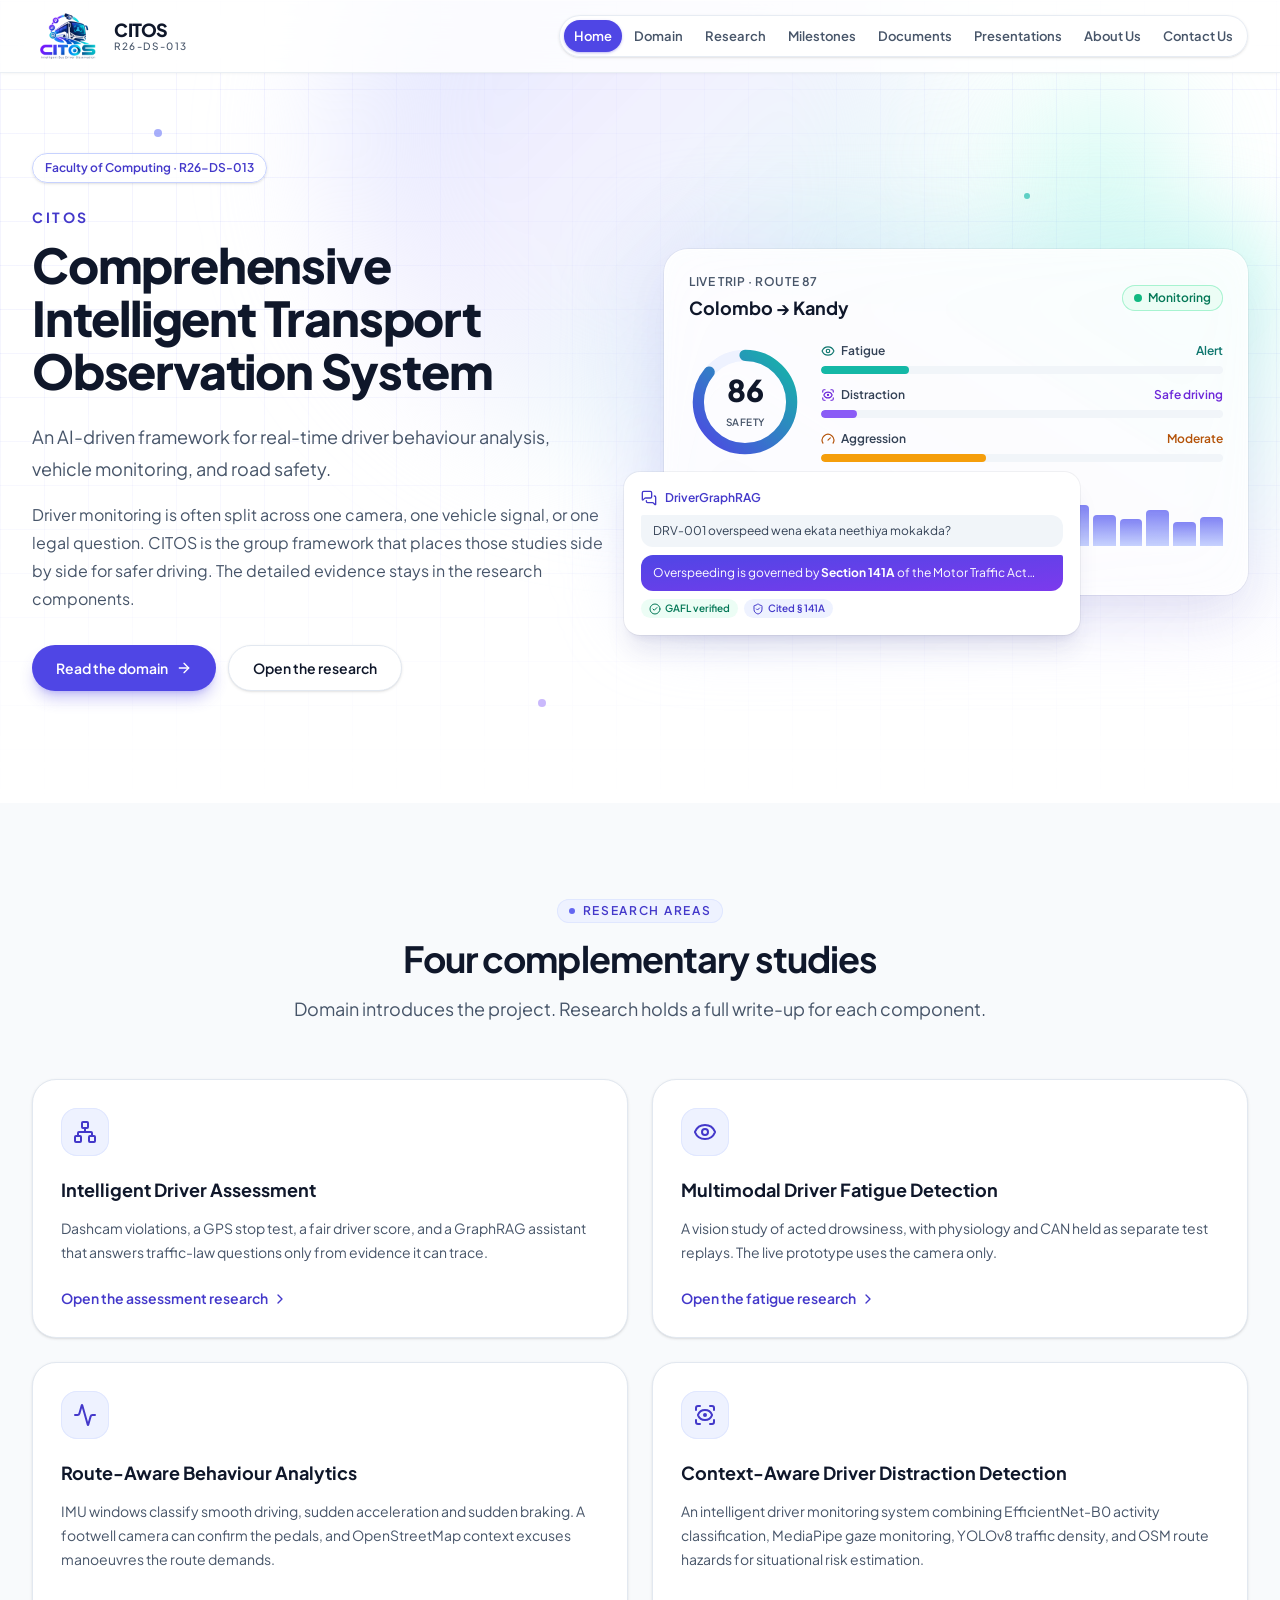
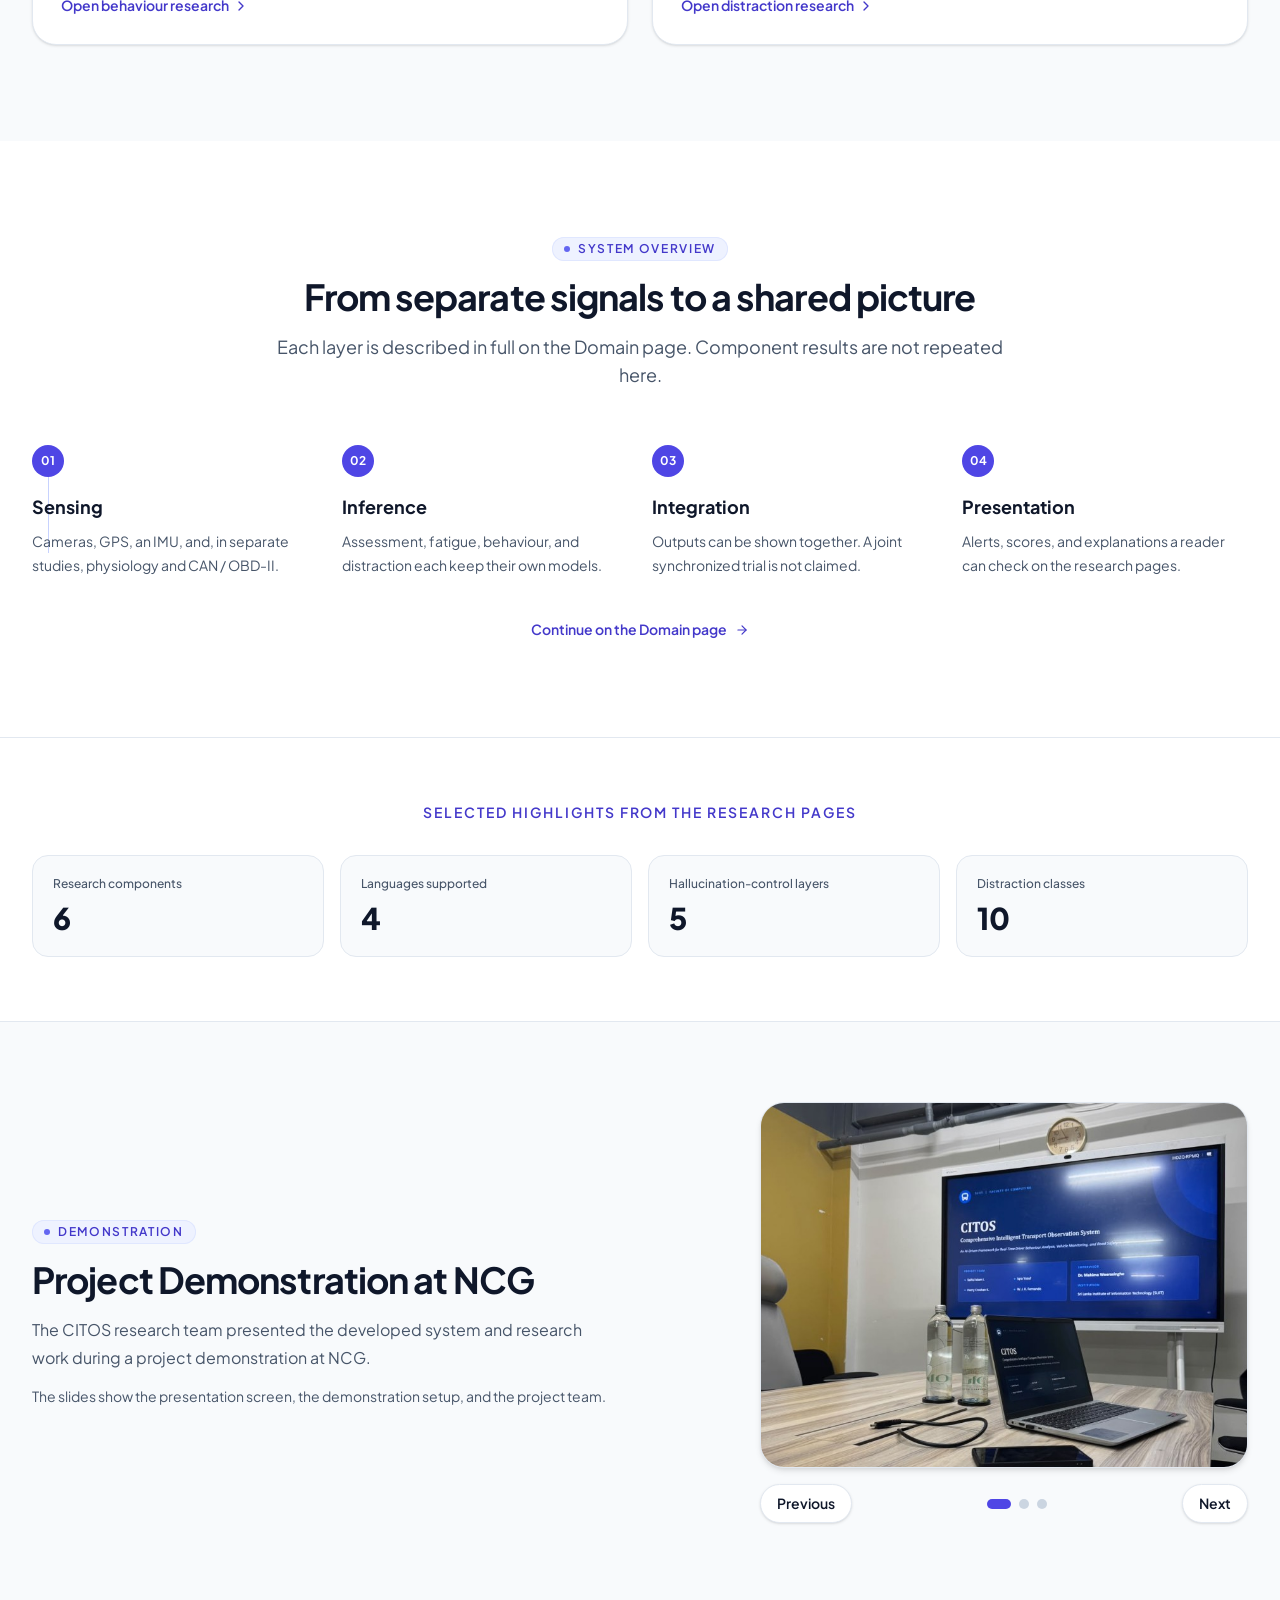
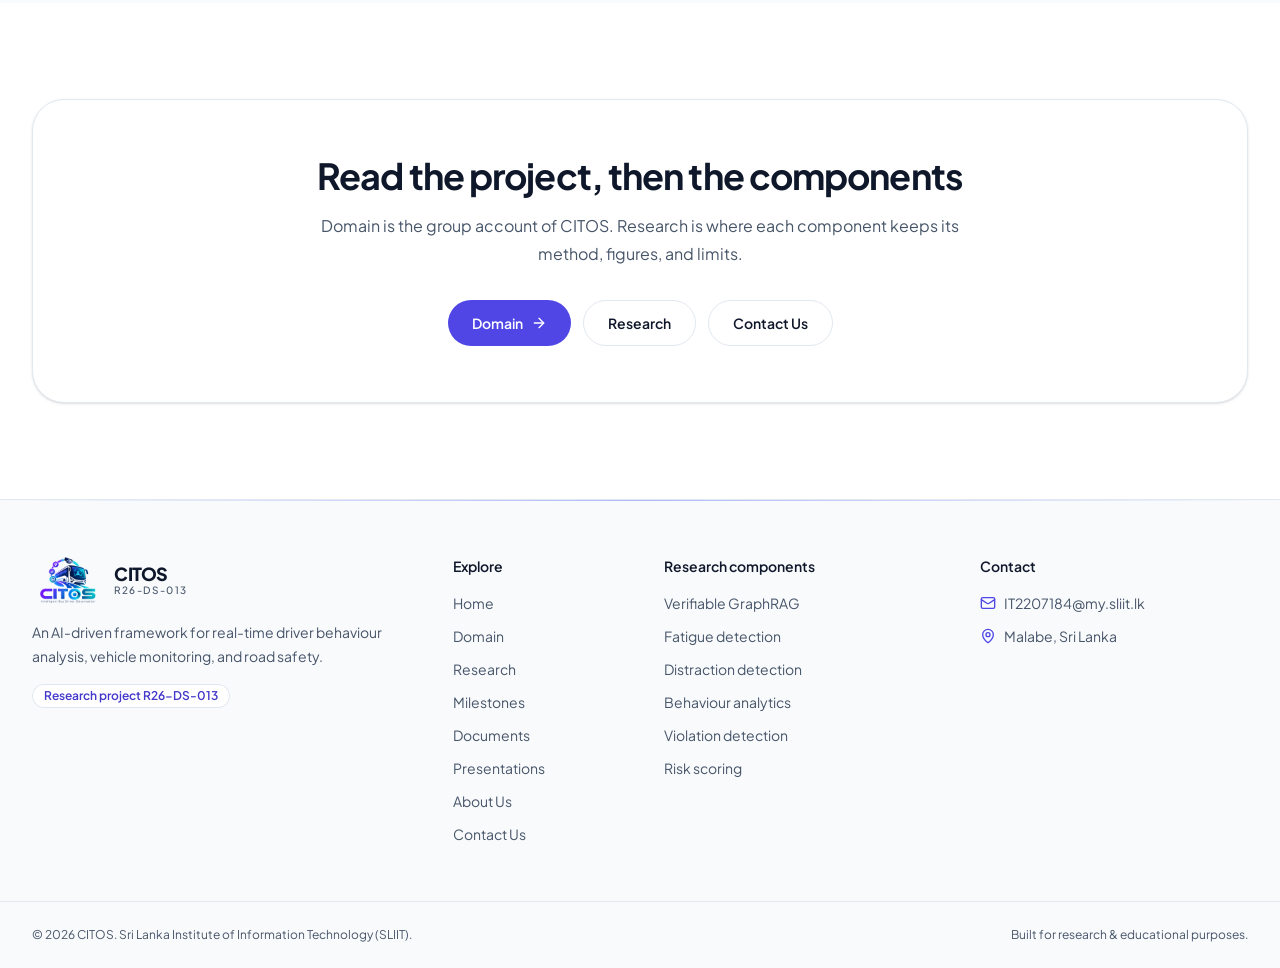
==== commit 9afd5c3f: "email service added" ====
--- a/index.html
+++ b/index.html
@@ -118,7 +118,7 @@
 <section class="section section--surface">
   <div class="container">
     <div class="reveal">
-      <div class="section-heading section-heading--center"><span class="eyebrow">Research areas</span><h2>Four complementary studies</h2><p>Domain introduces the project. Research holds the component pages, including the detailed driver fatigue study.</p></div>
+      <div class="section-heading section-heading--center"><span class="eyebrow">Research areas</span><h2>Four complementary studies</h2><p>Domain introduces the project. Research holds a full write-up for each component.</p></div>
     </div>
     <div class="grid mt-14" style="--md: 2">
       <a href="driver-assessment.html" class="card area-card reveal" style="--delay: 0ms">
@@ -131,11 +131,11 @@
         <h3 class="title-lg mt-5">Multimodal Driver Fatigue Detection</h3>
         <p class="card__text mt-3">A vision study of acted drowsiness, with physiology and CAN held as separate test replays. The live prototype uses the camera only.</p>
         <span class="more">Open the fatigue research <svg class="icon" xmlns="http://www.w3.org/2000/svg" viewBox="0 0 24 24" fill="none" stroke="currentColor" stroke-width="2" stroke-linecap="round" stroke-linejoin="round" aria-hidden="true"><path d="m9 18 6-6-6-6"/></svg></span>
-      </a><a href="research.html#behaviour" class="card area-card reveal" style="--delay: 160ms">
+      </a><a href="driver-behaviour.html" class="card area-card reveal" style="--delay: 160ms">
         <span class="soft-icon soft-icon--flip"><svg class="icon" xmlns="http://www.w3.org/2000/svg" viewBox="0 0 24 24" fill="none" stroke="currentColor" stroke-width="2" stroke-linecap="round" stroke-linejoin="round" aria-hidden="true"><path d="M22 12h-2.48a2 2 0 0 0-1.93 1.46l-2.35 8.36a.25.25 0 0 1-.48 0L9.24 2.18a.25.25 0 0 0-.48 0l-2.35 8.36A2 2 0 0 1 4.49 12H2"/></svg></span>
         <h3 class="title-lg mt-5">Route-Aware Behaviour Analytics</h3>
-        <p class="card__text mt-3">An MPU6050 and ESP32 stream classifies smooth against aggressive driving, then braking against acceleration, and estimates passenger comfort. Pedal vision, route-context scoring, and predictive maintenance are specified and not yet implemented.</p>
-        <span class="more">Open behaviour analytics <svg class="icon" xmlns="http://www.w3.org/2000/svg" viewBox="0 0 24 24" fill="none" stroke="currentColor" stroke-width="2" stroke-linecap="round" stroke-linejoin="round" aria-hidden="true"><path d="m9 18 6-6-6-6"/></svg></span>
+        <p class="card__text mt-3">IMU windows classify smooth driving, sudden acceleration and sudden braking. A footwell camera can confirm the pedals, and OpenStreetMap context excuses manoeuvres the route demands.</p>
+        <span class="more">Open behaviour research <svg class="icon" xmlns="http://www.w3.org/2000/svg" viewBox="0 0 24 24" fill="none" stroke="currentColor" stroke-width="2" stroke-linecap="round" stroke-linejoin="round" aria-hidden="true"><path d="m9 18 6-6-6-6"/></svg></span>
       </a><a href="driver-distraction.html" class="card area-card reveal" style="--delay: 240ms">
         <span class="soft-icon soft-icon--flip"><svg class="icon" xmlns="http://www.w3.org/2000/svg" viewBox="0 0 24 24" fill="none" stroke="currentColor" stroke-width="2" stroke-linecap="round" stroke-linejoin="round" aria-hidden="true"><path d="M3 7V5a2 2 0 0 1 2-2h2"/><path d="M17 3h2a2 2 0 0 1 2 2v2"/><path d="M21 17v2a2 2 0 0 1-2 2h-2"/><path d="M7 21H5a2 2 0 0 1-2-2v-2"/><circle cx="12" cy="12" r="1"/><path d="M18.944 12.33a1 1 0 0 0 0-.66 7.5 7.5 0 0 0-13.888 0 1 1 0 0 0 0 .66 7.5 7.5 0 0 0 13.888 0"/></svg></span>
         <h3 class="title-lg mt-5">Context-Aware Driver Distraction Detection</h3>
--- a/css/styles.css
+++ b/css/styles.css
@@ -5918,3 +5918,123 @@
     white-space: normal;
   }
 }
+
+@layer components {
+  /* Longer key-result values (e.g. "0.293 → 0.065") start one size smaller on narrow screens. */
+  .key-result--fit strong {
+    font-size: 1.5rem;
+    line-height: 2rem;
+
+    @media (width >= 40rem) {
+      font-size: 1.875rem;
+      line-height: 2.25rem;
+    }
+  }
+
+  .note-box {
+    padding: 1rem;
+    border: 1px solid var(--slate-200);
+    border-radius: var(--radius-2xl);
+    background: var(--slate-50);
+    font-size: 0.875rem;
+    line-height: 1.5rem;
+    color: var(--muted);
+  }
+
+  .formula .formula__text {
+    margin-block-start: 0.75rem;
+    font-family: var(--font-sans);
+    font-size: 0.875rem;
+    line-height: 1.5rem;
+    color: var(--muted);
+  }
+}
+
+/* ───────── Contact form result (set by contact.php through the URL fragment) ───────── */
+@layer components {
+  .form-result,
+  .form-alert {
+    display: none;
+  }
+
+  .form-alert {
+    align-items: flex-start;
+    gap: 0.75rem;
+    margin-block-end: 1.25rem;
+    padding: 1rem;
+    border: 1px solid var(--rose-200);
+    border-radius: var(--radius-2xl);
+    background: var(--rose-50);
+    font-size: 0.875rem;
+    line-height: 1.5rem;
+    color: var(--rose-800);
+
+    .icon {
+      margin-block-start: 0.125rem;
+      font-size: 1.25rem;
+    }
+
+    &:target {
+      display: flex;
+    }
+  }
+
+  .form-result {
+    flex-direction: column;
+    align-items: center;
+    justify-content: center;
+    padding: 4rem 1.5rem;
+    border: 1px solid var(--emerald-200);
+    border-radius: var(--radius-3xl);
+    background: rgb(236 253 245 / 0.6);
+    text-align: center;
+    animation: fade-up 0.7s var(--ease-out) both;
+
+    &:target {
+      display: flex;
+    }
+
+    h3 {
+      margin-block-start: 1.5rem;
+      font-size: 1.5rem;
+      line-height: 2rem;
+      font-weight: 700;
+    }
+
+    p {
+      max-inline-size: 24rem;
+      margin-block-start: 0.5rem;
+      font-size: 0.875rem;
+      line-height: 1.5rem;
+      color: var(--muted);
+    }
+
+    .btn {
+      margin-block-start: 2rem;
+    }
+  }
+
+  .form-result__icon {
+    display: grid;
+    place-items: center;
+    inline-size: 4rem;
+    block-size: 4rem;
+    border-radius: var(--radius-full);
+    background: var(--emerald-100);
+    font-size: 2.25rem;
+    color: var(--emerald-600);
+  }
+
+  /* After a successful send the confirmation replaces the form. */
+  .form-card:has(#sent:target) > :not(#sent, h2) {
+    display: none;
+  }
+
+  .honeypot {
+    position: absolute;
+    inset-inline-start: -9999px;
+    inline-size: 0;
+    block-size: 0;
+    overflow: hidden;
+  }
+}
